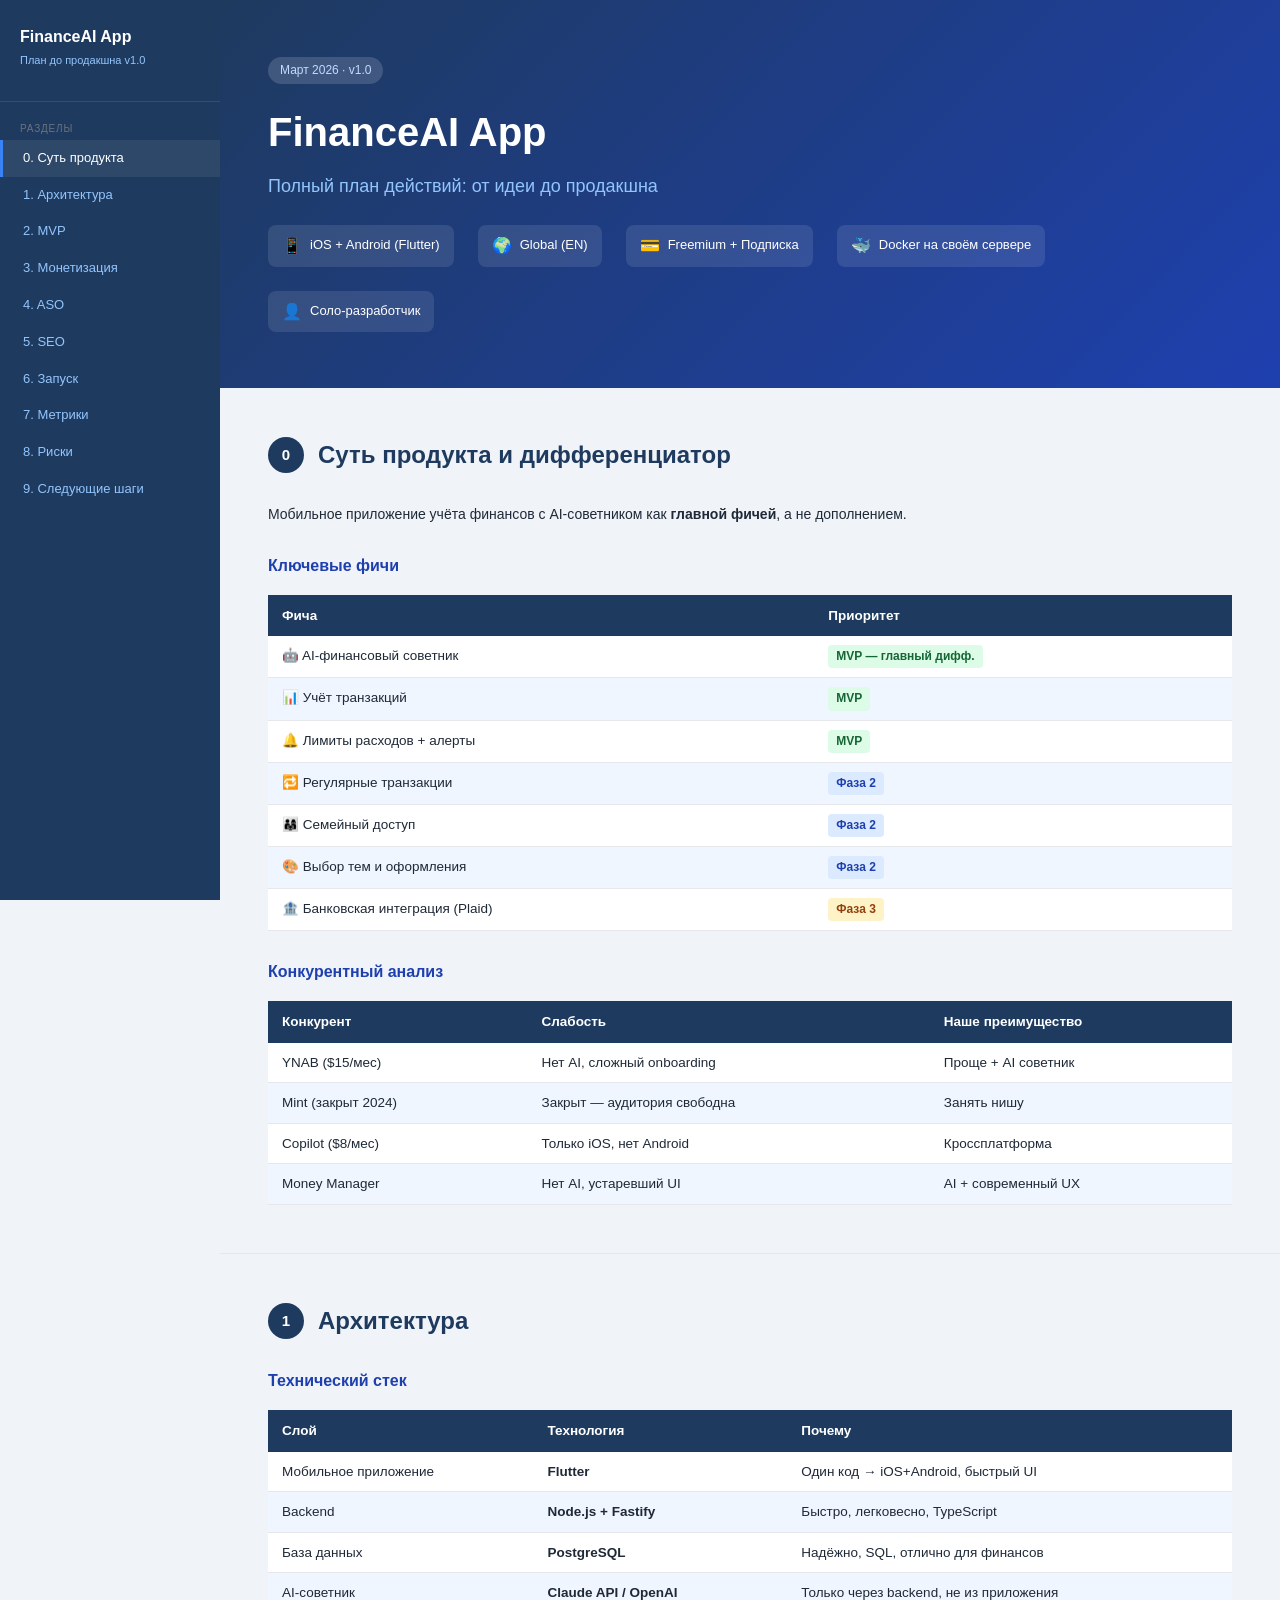
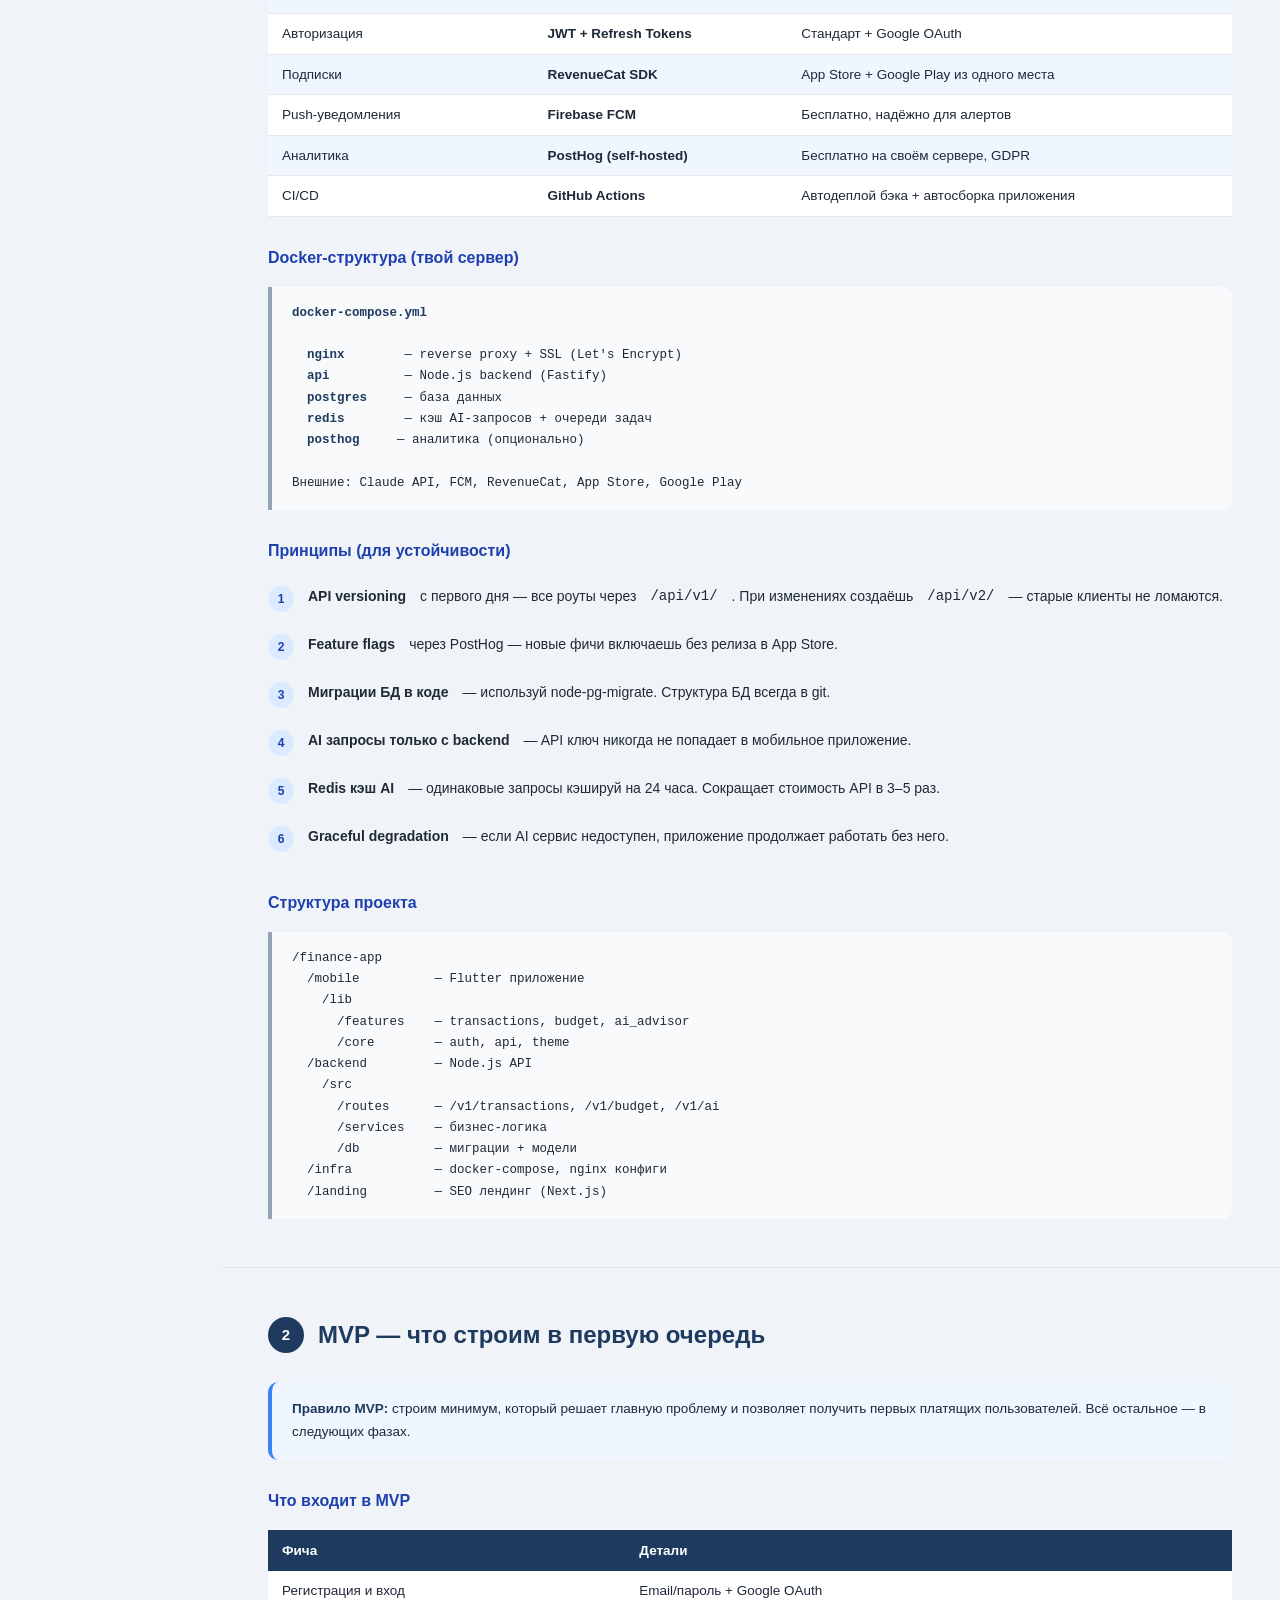
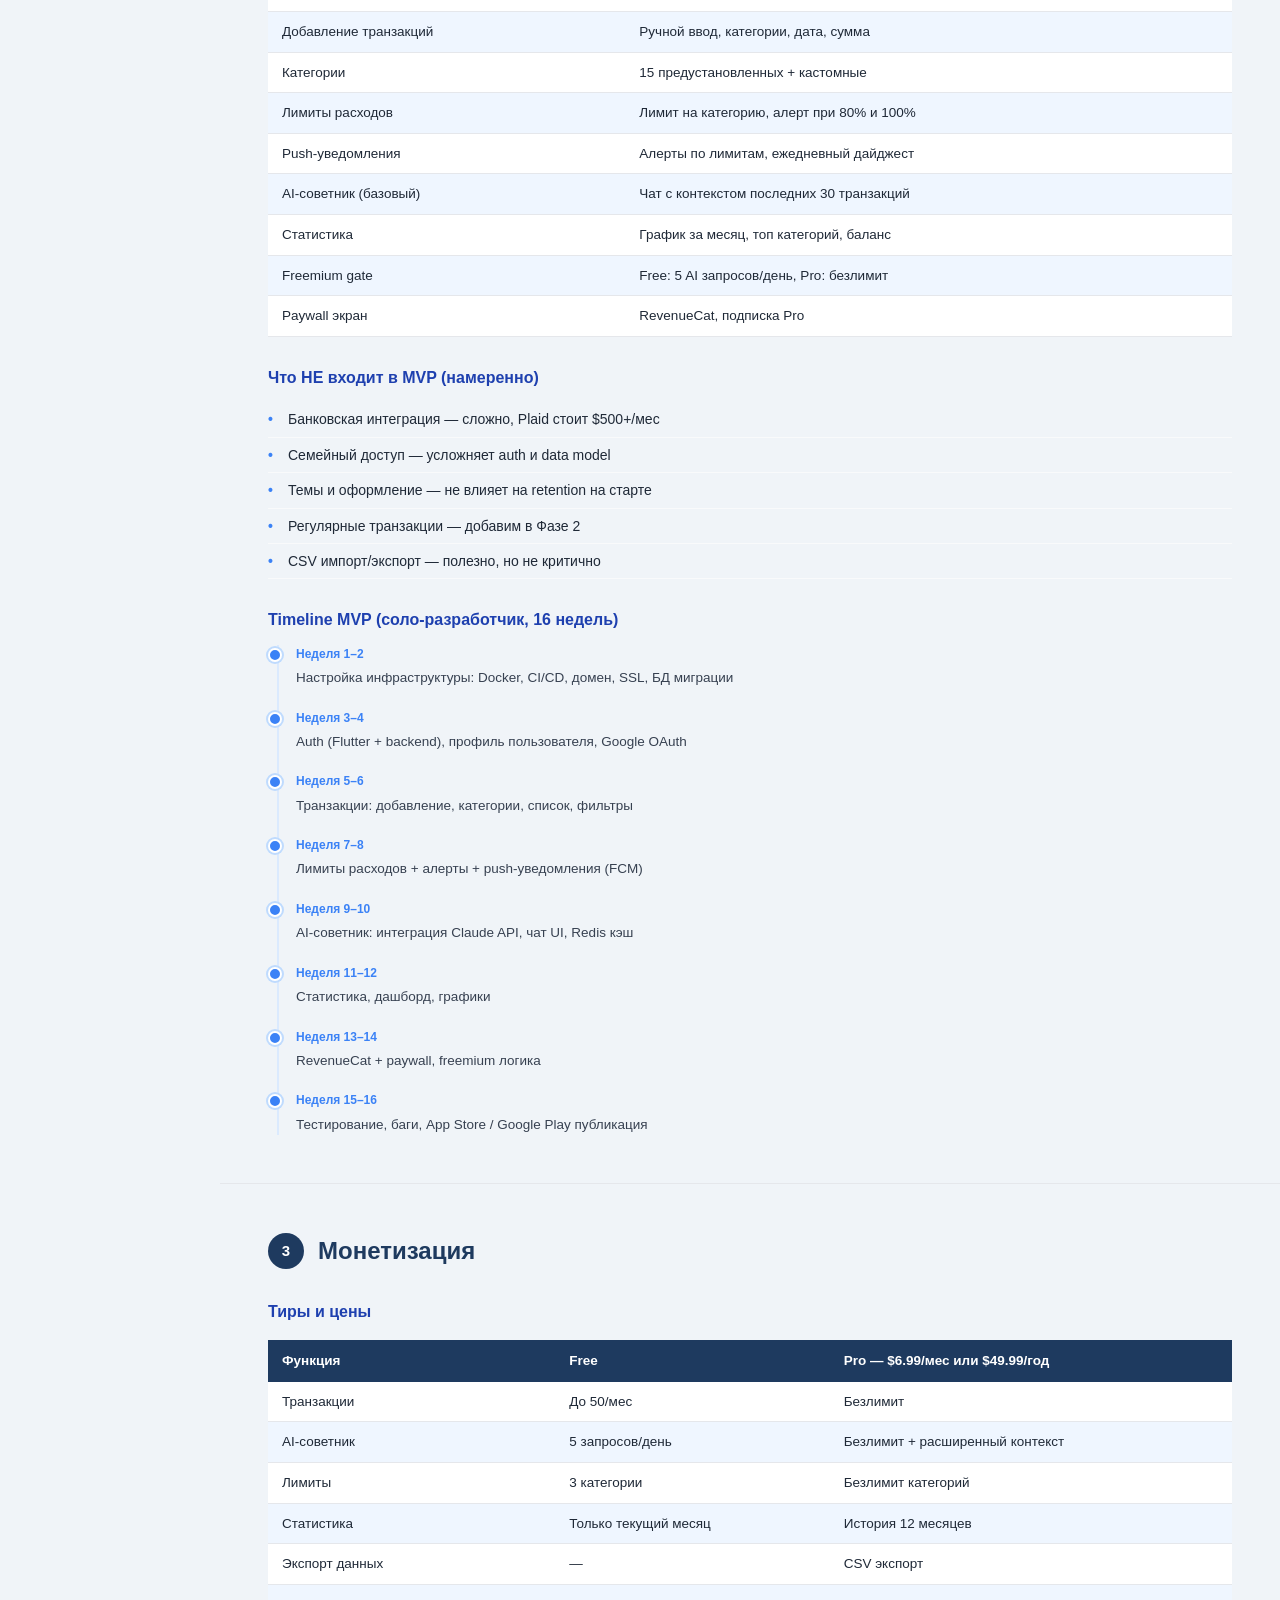
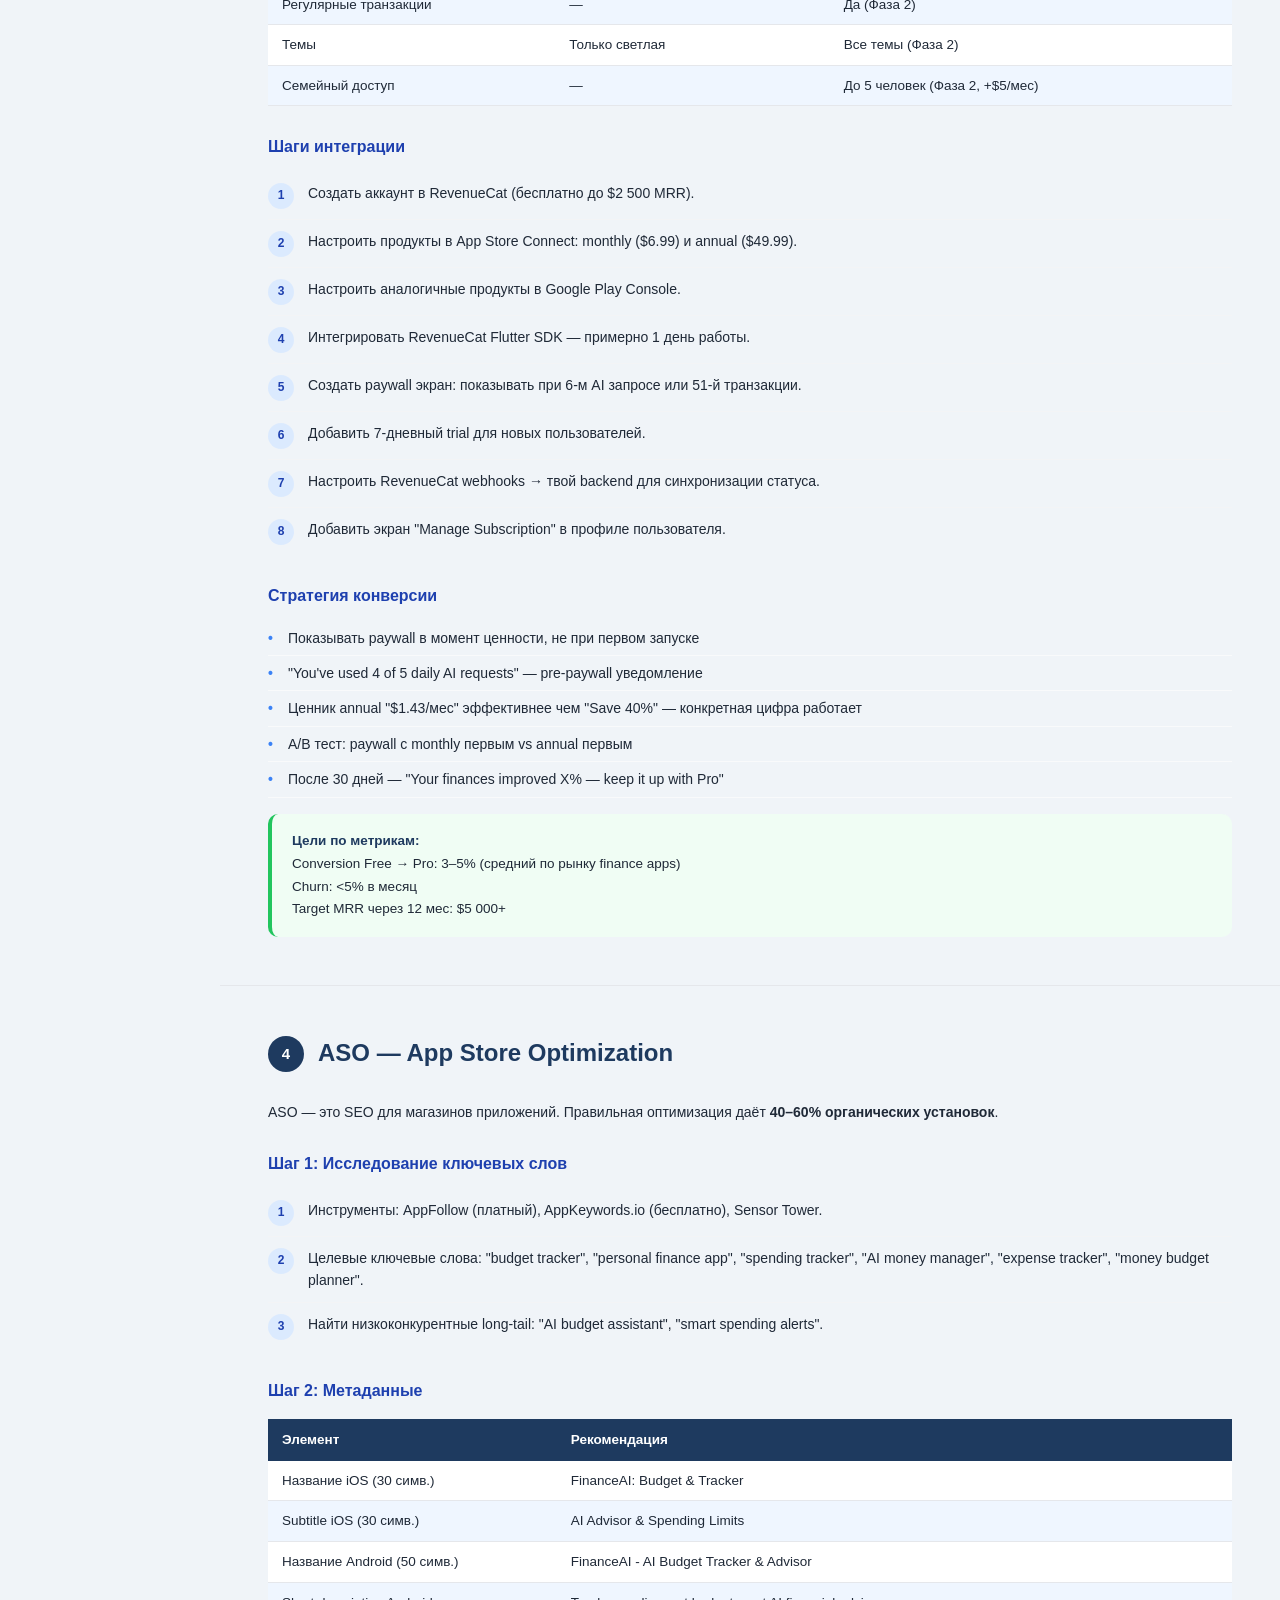
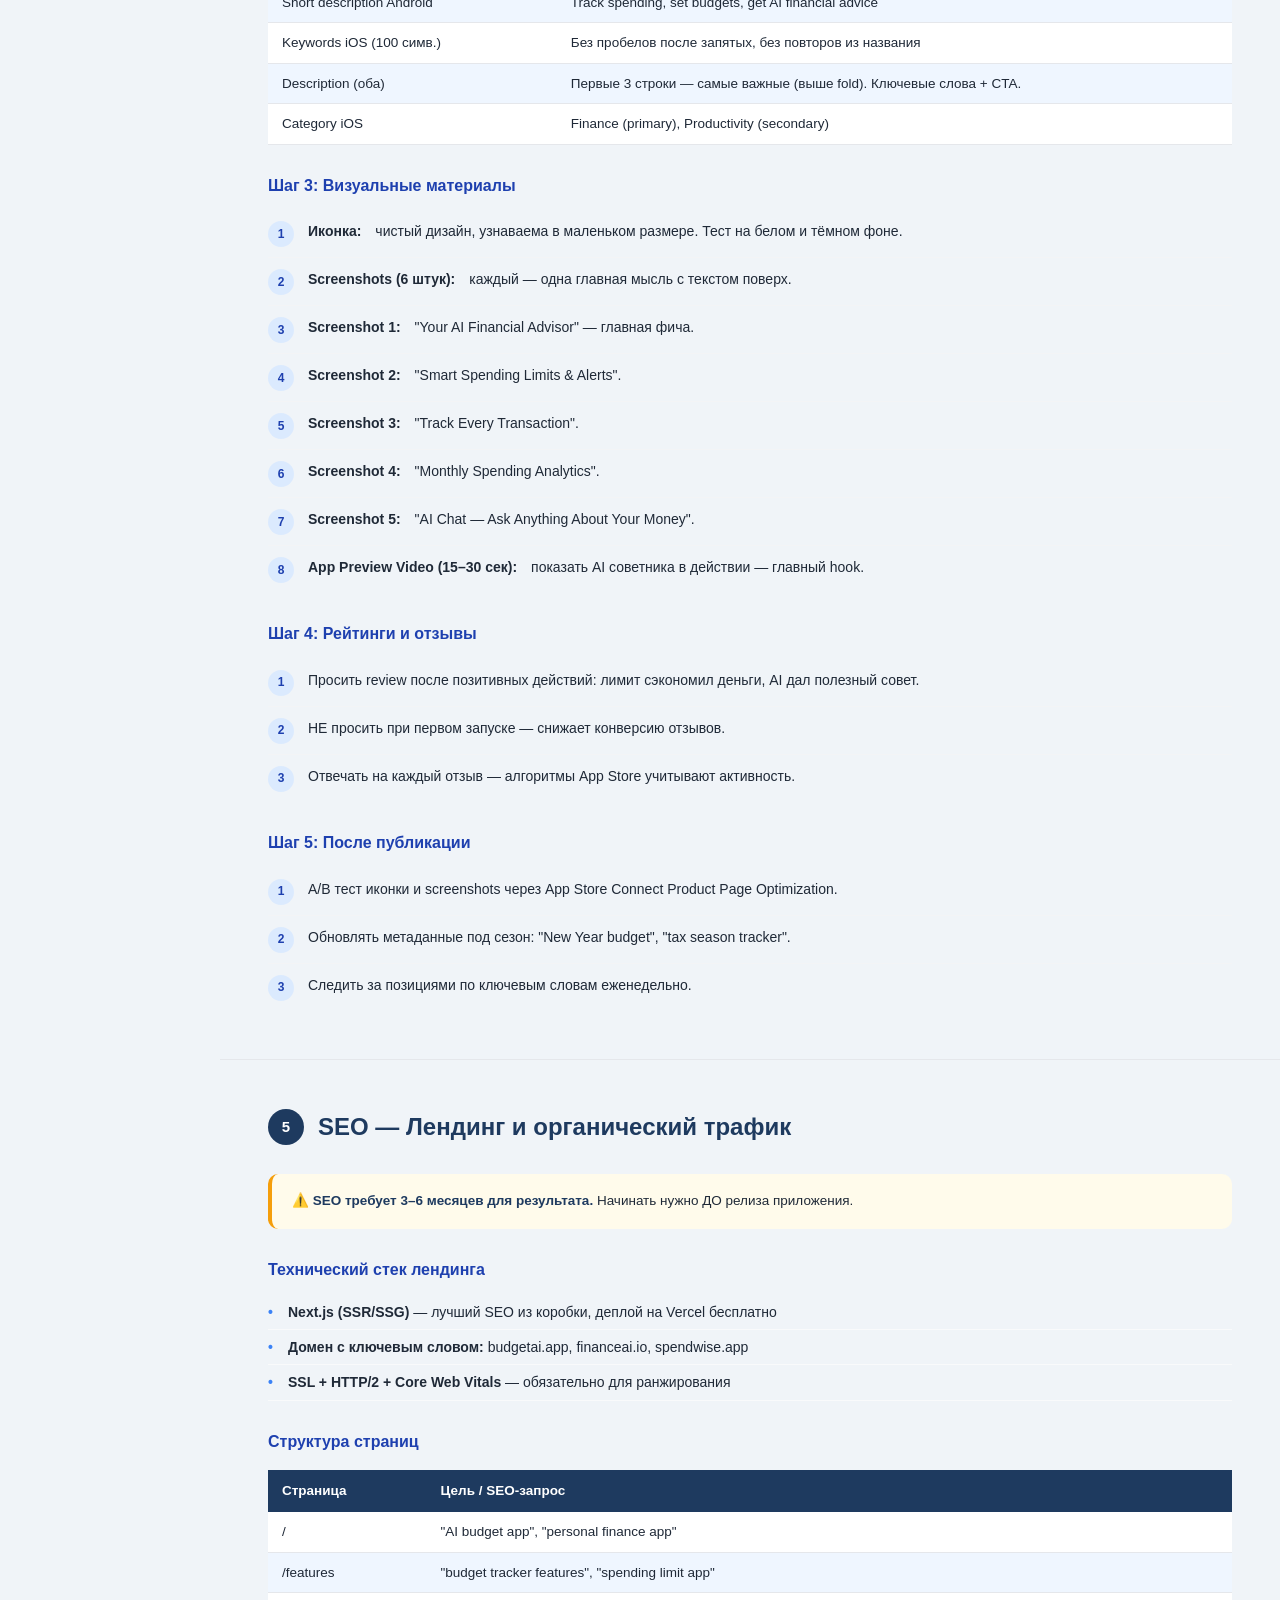
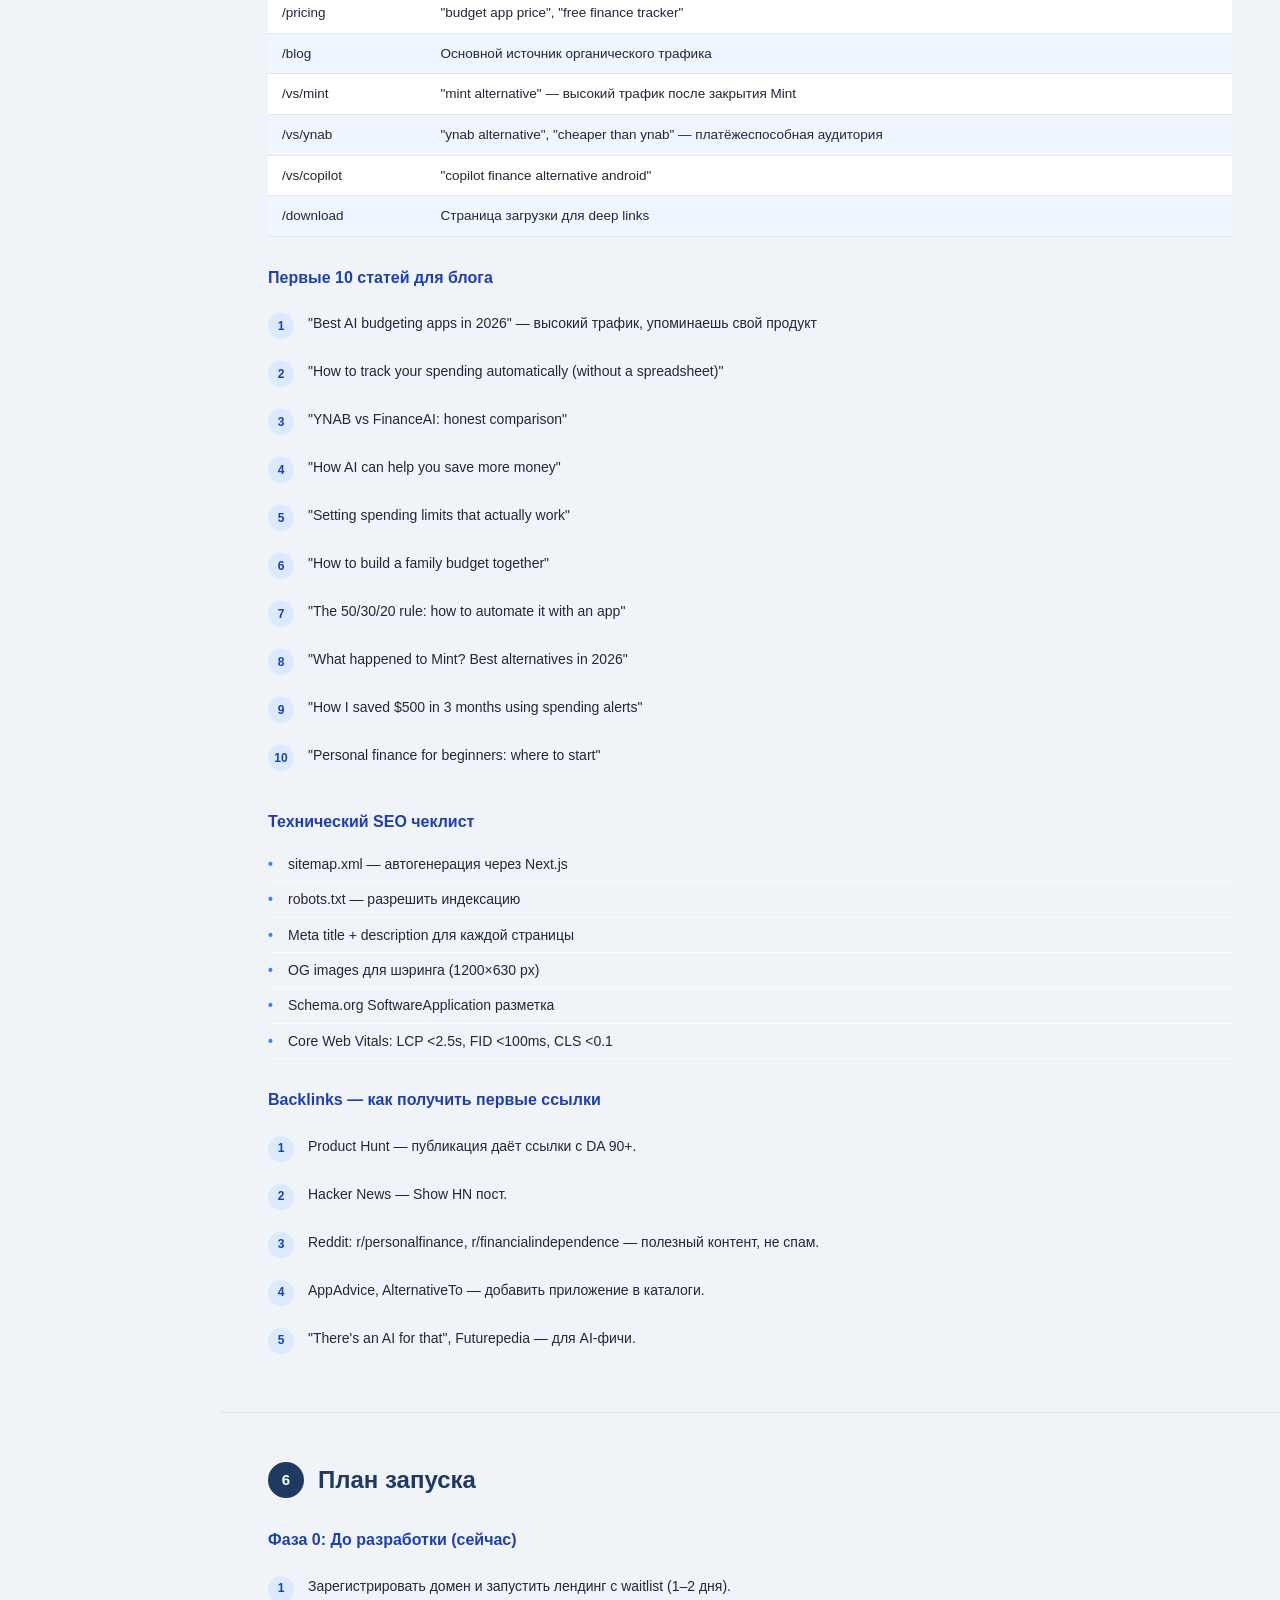
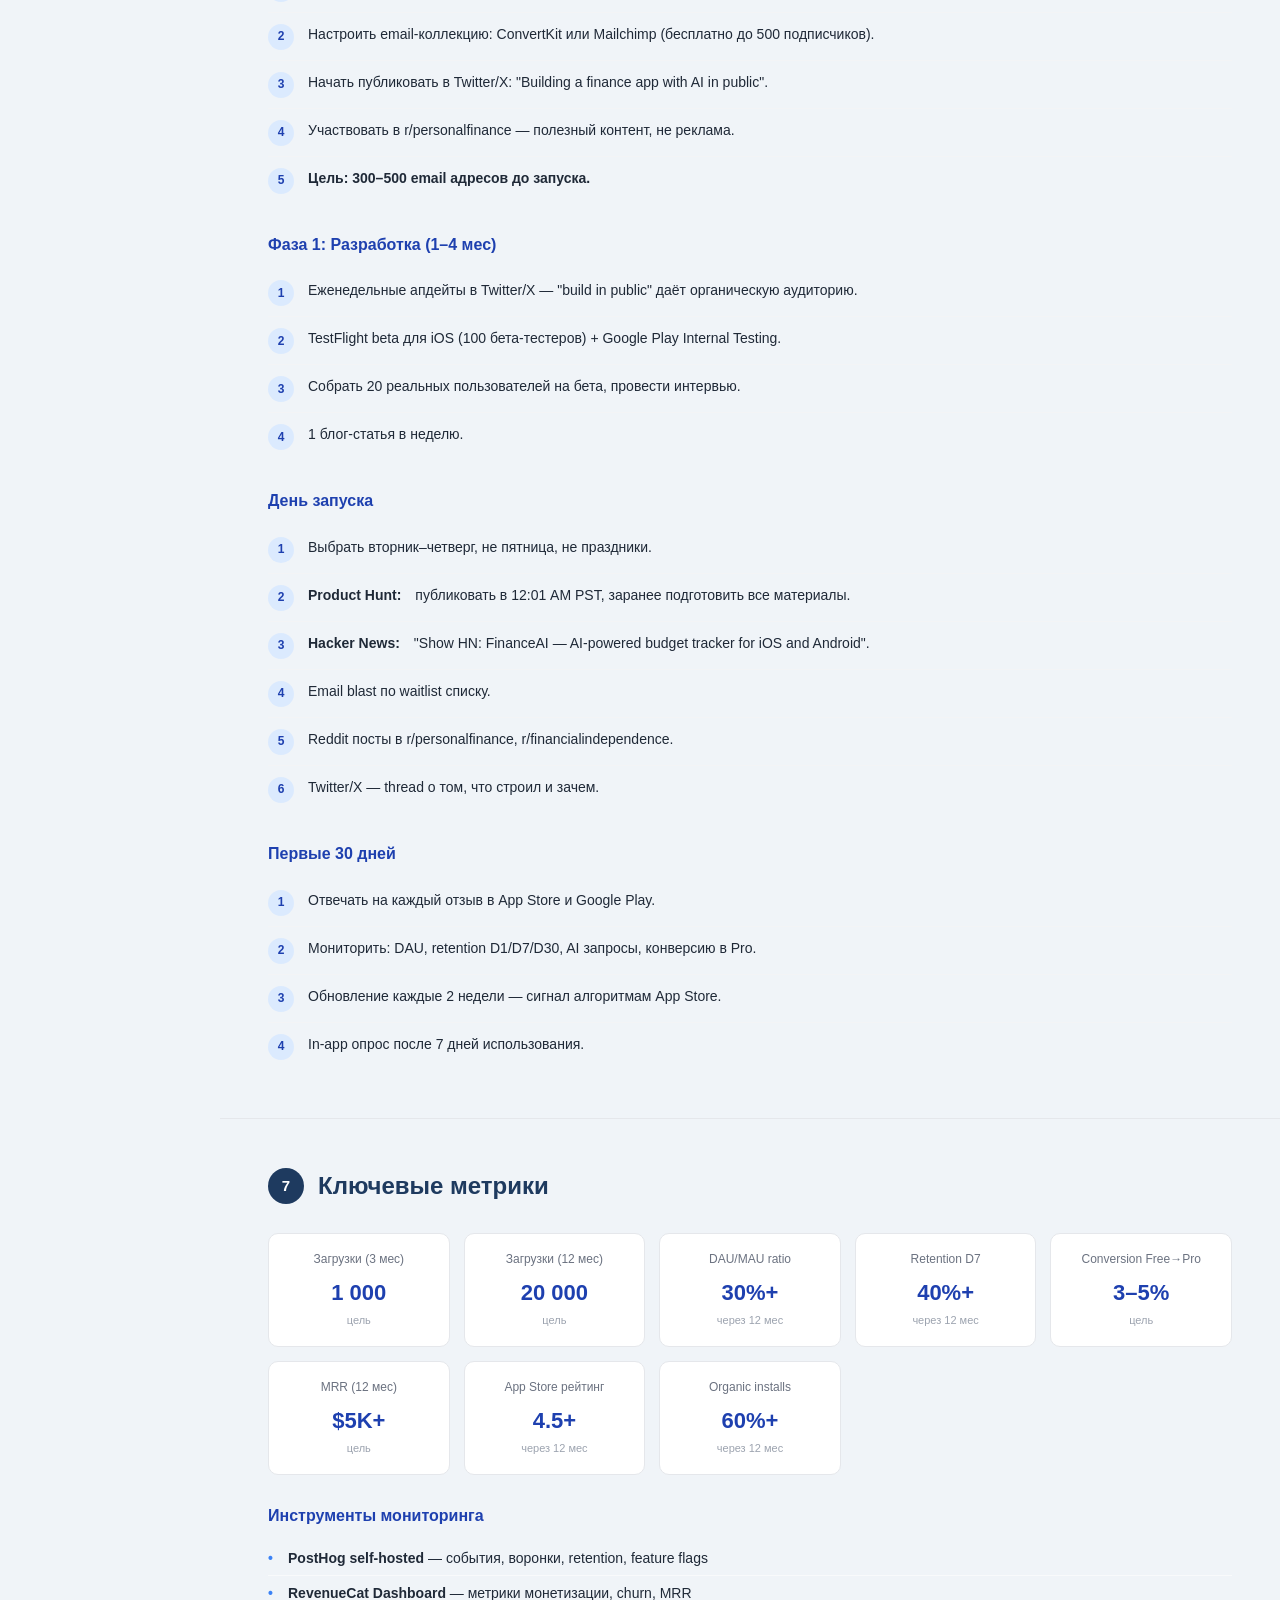
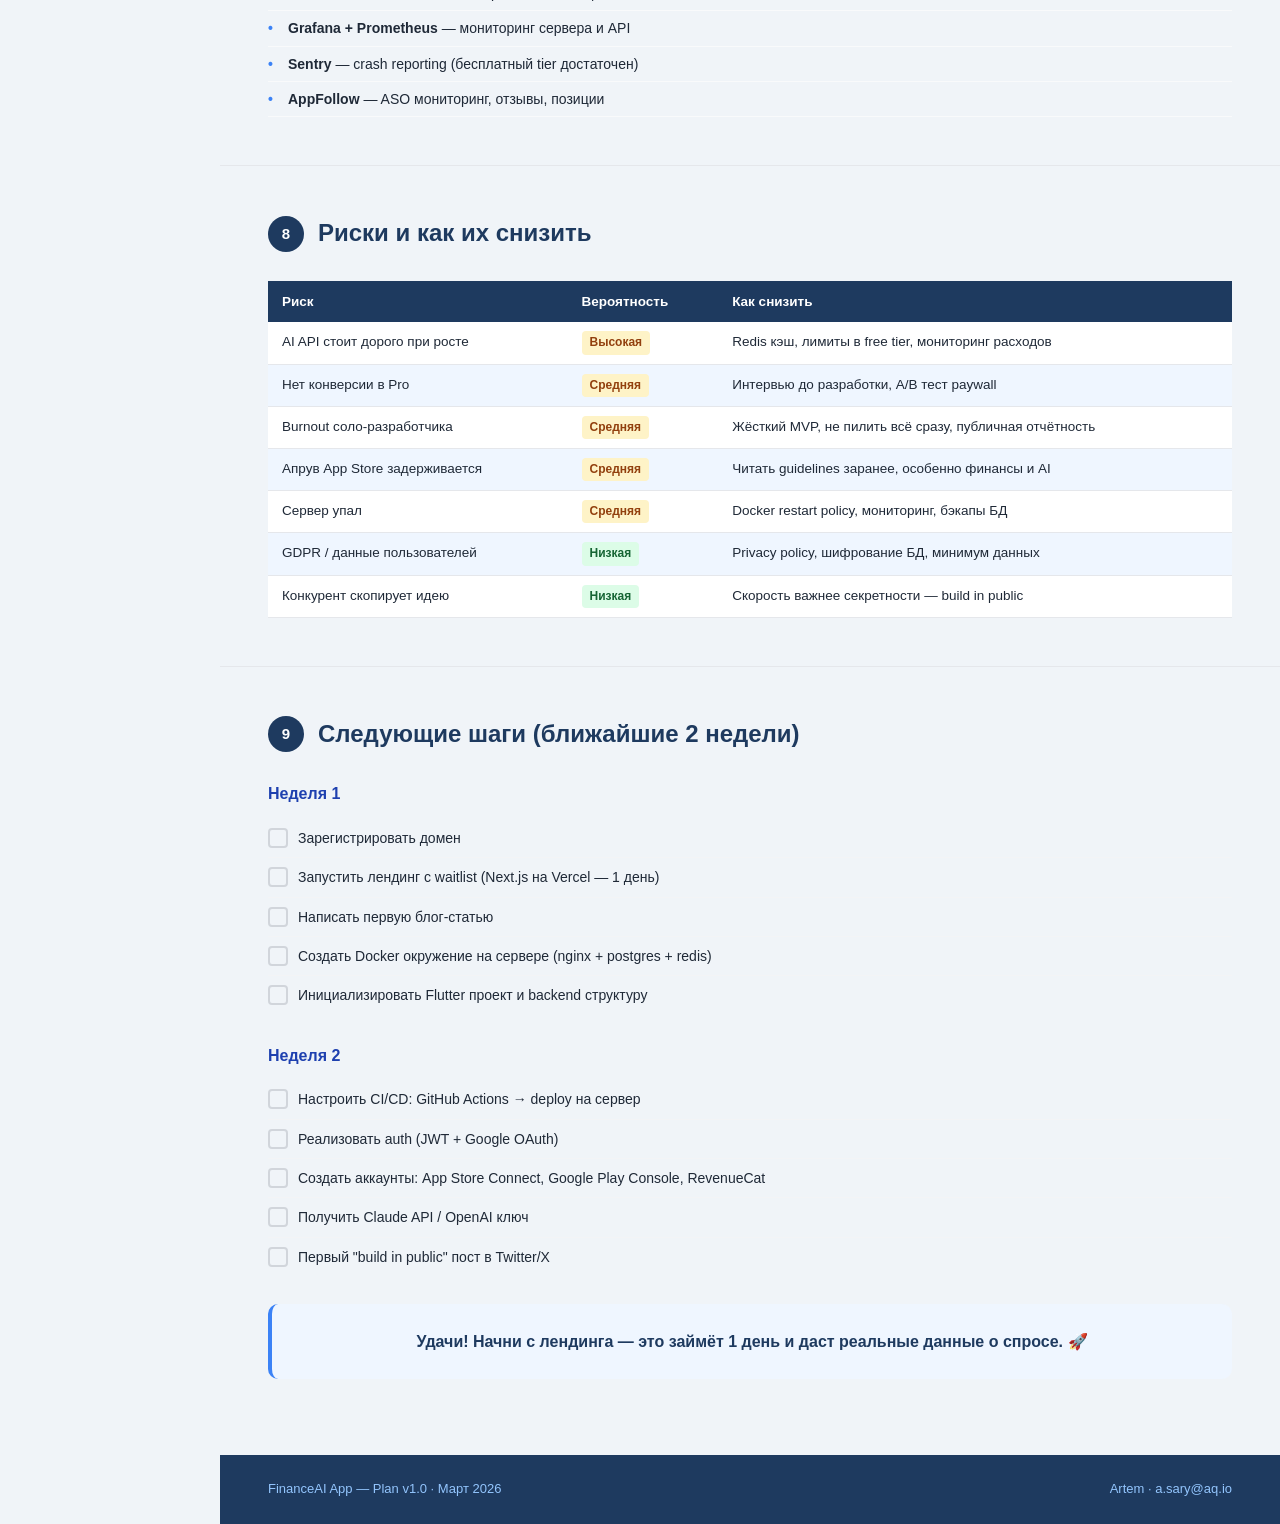
==== plan/FinanceAI_Plan.html @ 91814813 "Add structured development plan for FinanceAI App MVP" ====
<!DOCTYPE html>
<html lang="ru">
<head>
<meta charset="UTF-8">
<meta name="viewport" content="width=device-width, initial-scale=1.0">
<title>FinanceAI App — План до продакшна</title>
<style>
  * { box-sizing: border-box; margin: 0; padding: 0; }

  body {
    font-family: 'Segoe UI', Arial, sans-serif;
    background: #F0F4F8;
    color: #1F2937;
    line-height: 1.6;
  }

  /* ── Sidebar nav ── */
  .sidebar {
    position: fixed;
    top: 0; left: 0;
    width: 220px; height: 100vh;
    background: #1E3A5F;
    padding: 24px 0;
    overflow-y: auto;
    z-index: 100;
  }
  .sidebar-logo {
    padding: 0 20px 20px;
    border-bottom: 1px solid rgba(255,255,255,0.1);
    margin-bottom: 12px;
  }
  .sidebar-logo h2 { color: #fff; font-size: 16px; font-weight: 700; }
  .sidebar-logo p  { color: #93C5FD; font-size: 11px; margin-top: 2px; }
  .nav-item {
    display: block;
    padding: 8px 20px;
    color: #93C5FD;
    text-decoration: none;
    font-size: 13px;
    border-left: 3px solid transparent;
    transition: all 0.15s;
  }
  .nav-item:hover, .nav-item.active {
    color: #fff;
    background: rgba(255,255,255,0.07);
    border-left-color: #3B82F6;
  }
  .nav-section {
    padding: 12px 20px 4px;
    color: #6B7280;
    font-size: 10px;
    text-transform: uppercase;
    letter-spacing: 0.08em;
  }

  /* ── Main content ── */
  .main {
    margin-left: 220px;
    padding: 0 0 60px;
  }

  /* ── Hero ── */
  .hero {
    background: linear-gradient(135deg, #1E3A5F 0%, #1E40AF 100%);
    padding: 56px 48px;
    color: #fff;
  }
  .hero-tag {
    display: inline-block;
    background: rgba(255,255,255,0.15);
    color: #BFDBFE;
    font-size: 12px;
    padding: 4px 12px;
    border-radius: 20px;
    margin-bottom: 16px;
  }
  .hero h1 { font-size: 40px; font-weight: 800; margin-bottom: 8px; }
  .hero p  { font-size: 18px; color: #93C5FD; margin-bottom: 24px; }
  .hero-meta {
    display: flex; gap: 24px; flex-wrap: wrap;
  }
  .hero-badge {
    display: flex; align-items: center; gap: 8px;
    background: rgba(255,255,255,0.1);
    padding: 8px 14px; border-radius: 8px;
    font-size: 13px;
  }
  .hero-badge .icon { font-size: 16px; }

  /* ── Section ── */
  .section {
    padding: 48px 48px 0;
  }
  .section + .section { border-top: 1px solid #E5E7EB; margin-top: 48px; padding-top: 48px; }

  .section-header {
    display: flex; align-items: center; gap: 14px;
    margin-bottom: 28px;
  }
  .section-num {
    background: #1E3A5F;
    color: #fff;
    width: 36px; height: 36px;
    border-radius: 50%;
    display: flex; align-items: center; justify-content: center;
    font-size: 15px; font-weight: 700;
    flex-shrink: 0;
  }
  .section-header h2 { font-size: 24px; font-weight: 700; color: #1E3A5F; }

  h3 {
    font-size: 16px; font-weight: 700;
    color: #1E40AF;
    margin: 28px 0 12px;
  }

  p { margin-bottom: 12px; font-size: 14px; }
  .muted { color: #6B7280; font-style: italic; font-size: 13px; }

  /* ── Tables ── */
  .tbl-wrap { overflow-x: auto; margin: 16px 0; }
  table {
    width: 100%;
    border-collapse: collapse;
    font-size: 13.5px;
  }
  thead tr { background: #1E3A5F; }
  thead th {
    padding: 10px 14px;
    color: #fff;
    text-align: left;
    font-weight: 600;
  }
  tbody tr:nth-child(even) { background: #EFF6FF; }
  tbody tr:nth-child(odd)  { background: #fff; }
  tbody td {
    padding: 9px 14px;
    border-bottom: 1px solid #E5E7EB;
    vertical-align: top;
  }
  .tag {
    display: inline-block;
    padding: 2px 8px; border-radius: 4px;
    font-size: 12px; font-weight: 600;
  }
  .tag-green  { background: #DCFCE7; color: #166534; }
  .tag-blue   { background: #DBEAFE; color: #1E40AF; }
  .tag-amber  { background: #FEF3C7; color: #92400E; }
  .tag-gray   { background: #F3F4F6; color: #374151; }

  /* ── Steps / numbered list ── */
  .steps { counter-reset: step; list-style: none; padding: 0; }
  .steps li {
    counter-increment: step;
    display: flex; gap: 14px;
    padding: 10px 0;
    border-bottom: 1px solid #F3F4F6;
    font-size: 14px;
  }
  .steps li:last-child { border-bottom: none; }
  .steps li::before {
    content: counter(step);
    background: #DBEAFE;
    color: #1E40AF;
    min-width: 26px; height: 26px;
    border-radius: 50%;
    display: flex; align-items: center; justify-content: center;
    font-size: 12px; font-weight: 700;
    flex-shrink: 0;
    margin-top: 1px;
  }

  /* ── Bullets ── */
  .bullets { list-style: none; padding: 0; }
  .bullets li {
    padding: 6px 0 6px 20px;
    position: relative;
    font-size: 14px;
    border-bottom: 1px solid #F9FAFB;
  }
  .bullets li::before {
    content: '•';
    position: absolute; left: 0;
    color: #3B82F6; font-weight: 700;
  }

  /* ── Info box ── */
  .infobox {
    border-radius: 10px;
    padding: 16px 20px;
    margin: 16px 0;
    font-size: 13.5px;
    line-height: 1.7;
  }
  .infobox-blue   { background: #EFF6FF; border-left: 4px solid #3B82F6; }
  .infobox-green  { background: #F0FDF4; border-left: 4px solid #22C55E; }
  .infobox-amber  { background: #FFFBEB; border-left: 4px solid #F59E0B; }
  .infobox-gray   { background: #F8FAFC; border-left: 4px solid #94A3B8; border-radius: 0 10px 10px 0; font-family: 'Courier New', monospace; font-size: 12.5px; }
  .infobox strong { color: #1E3A5F; }

  /* ── Grid cards ── */
  .cards {
    display: grid;
    grid-template-columns: repeat(auto-fill, minmax(220px, 1fr));
    gap: 16px;
    margin: 16px 0;
  }
  .card {
    background: #fff;
    border: 1px solid #E5E7EB;
    border-radius: 10px;
    padding: 16px;
  }
  .card-icon { font-size: 24px; margin-bottom: 8px; }
  .card h4   { font-size: 14px; font-weight: 700; color: #1E3A5F; margin-bottom: 4px; }
  .card p    { font-size: 12.5px; color: #6B7280; margin: 0; }

  /* ── Timeline ── */
  .timeline { position: relative; padding-left: 28px; }
  .timeline::before {
    content: '';
    position: absolute; left: 9px; top: 0; bottom: 0;
    width: 2px; background: #DBEAFE;
  }
  .tl-item { position: relative; margin-bottom: 20px; }
  .tl-dot {
    position: absolute; left: -28px; top: 3px;
    width: 14px; height: 14px;
    border-radius: 50%;
    background: #3B82F6;
    border: 2px solid #fff;
    box-shadow: 0 0 0 2px #BFDBFE;
  }
  .tl-week {
    font-size: 12px; font-weight: 700;
    color: #3B82F6; margin-bottom: 3px;
  }
  .tl-text { font-size: 13.5px; color: #374151; }

  /* ── Metrics ── */
  .metrics {
    display: grid;
    grid-template-columns: repeat(auto-fill, minmax(180px, 1fr));
    gap: 14px; margin: 16px 0;
  }
  .metric-card {
    background: #fff;
    border: 1px solid #E5E7EB;
    border-radius: 10px;
    padding: 16px;
    text-align: center;
  }
  .metric-label { font-size: 12px; color: #6B7280; margin-bottom: 6px; }
  .metric-val   { font-size: 22px; font-weight: 800; color: #1E40AF; }
  .metric-sub   { font-size: 11px; color: #9CA3AF; margin-top: 2px; }

  /* ── Next steps ── */
  .checklist { list-style: none; padding: 0; }
  .checklist li {
    display: flex; align-items: flex-start; gap: 10px;
    padding: 8px 0;
    font-size: 14px;
    border-bottom: 1px solid #F3F4F6;
  }
  .checklist li:last-child { border-bottom: none; }
  .check-box {
    width: 20px; height: 20px;
    border: 2px solid #D1D5DB;
    border-radius: 4px;
    flex-shrink: 0; margin-top: 1px;
  }

  /* ── Footer ── */
  .footer {
    margin-left: 220px;
    padding: 24px 48px;
    background: #1E3A5F;
    color: #93C5FD;
    font-size: 13px;
    display: flex; justify-content: space-between;
  }

  @media print {
    .sidebar { display: none; }
    .main, .footer { margin-left: 0; }
    .section + .section { page-break-before: always; }
  }
</style>
</head>
<body>

<!-- ── SIDEBAR ──────────────────────────────────────── -->
<nav class="sidebar">
  <div class="sidebar-logo">
    <h2>FinanceAI App</h2>
    <p>План до продакшна v1.0</p>
  </div>
  <span class="nav-section">Разделы</span>
  <a class="nav-item" href="#s0">0. Суть продукта</a>
  <a class="nav-item" href="#s1">1. Архитектура</a>
  <a class="nav-item" href="#s2">2. MVP</a>
  <a class="nav-item" href="#s3">3. Монетизация</a>
  <a class="nav-item" href="#s4">4. ASO</a>
  <a class="nav-item" href="#s5">5. SEO</a>
  <a class="nav-item" href="#s6">6. Запуск</a>
  <a class="nav-item" href="#s7">7. Метрики</a>
  <a class="nav-item" href="#s8">8. Риски</a>
  <a class="nav-item" href="#s9">9. Следующие шаги</a>
</nav>

<!-- ── MAIN ─────────────────────────────────────────── -->
<main class="main">

  <!-- HERO -->
  <div class="hero">
    <div class="hero-tag">Март 2026 · v1.0</div>
    <h1>FinanceAI App</h1>
    <p>Полный план действий: от идеи до продакшна</p>
    <div class="hero-meta">
      <div class="hero-badge"><span class="icon">📱</span> iOS + Android (Flutter)</div>
      <div class="hero-badge"><span class="icon">🌍</span> Global (EN)</div>
      <div class="hero-badge"><span class="icon">💳</span> Freemium + Подписка</div>
      <div class="hero-badge"><span class="icon">🐳</span> Docker на своём сервере</div>
      <div class="hero-badge"><span class="icon">👤</span> Соло-разработчик</div>
    </div>
  </div>

  <!-- ── 0. СУТЬ ──────────────────────────────────── -->
  <div class="section" id="s0">
    <div class="section-header">
      <div class="section-num">0</div>
      <h2>Суть продукта и дифференциатор</h2>
    </div>

    <p>Мобильное приложение учёта финансов с AI-советником как <strong>главной фичей</strong>, а не дополнением.</p>

    <h3>Ключевые фичи</h3>
    <div class="tbl-wrap"><table>
      <thead><tr><th>Фича</th><th>Приоритет</th></tr></thead>
      <tbody>
        <tr><td>🤖 AI-финансовый советник</td><td><span class="tag tag-green">MVP — главный дифф.</span></td></tr>
        <tr><td>📊 Учёт транзакций</td><td><span class="tag tag-green">MVP</span></td></tr>
        <tr><td>🔔 Лимиты расходов + алерты</td><td><span class="tag tag-green">MVP</span></td></tr>
        <tr><td>🔁 Регулярные транзакции</td><td><span class="tag tag-blue">Фаза 2</span></td></tr>
        <tr><td>👨‍👩‍👧 Семейный доступ</td><td><span class="tag tag-blue">Фаза 2</span></td></tr>
        <tr><td>🎨 Выбор тем и оформления</td><td><span class="tag tag-blue">Фаза 2</span></td></tr>
        <tr><td>🏦 Банковская интеграция (Plaid)</td><td><span class="tag tag-amber">Фаза 3</span></td></tr>
      </tbody>
    </table></div>

    <h3>Конкурентный анализ</h3>
    <div class="tbl-wrap"><table>
      <thead><tr><th>Конкурент</th><th>Слабость</th><th>Наше преимущество</th></tr></thead>
      <tbody>
        <tr><td>YNAB ($15/мес)</td><td>Нет AI, сложный onboarding</td><td>Проще + AI советник</td></tr>
        <tr><td>Mint (закрыт 2024)</td><td>Закрыт — аудитория свободна</td><td>Занять нишу</td></tr>
        <tr><td>Copilot ($8/мес)</td><td>Только iOS, нет Android</td><td>Кроссплатформа</td></tr>
        <tr><td>Money Manager</td><td>Нет AI, устаревший UI</td><td>AI + современный UX</td></tr>
      </tbody>
    </table></div>
  </div>

  <!-- ── 1. АРХИТЕКТУРА ───────────────────────────── -->
  <div class="section" id="s1">
    <div class="section-header">
      <div class="section-num">1</div>
      <h2>Архитектура</h2>
    </div>

    <h3>Технический стек</h3>
    <div class="tbl-wrap"><table>
      <thead><tr><th>Слой</th><th>Технология</th><th>Почему</th></tr></thead>
      <tbody>
        <tr><td>Мобильное приложение</td><td><strong>Flutter</strong></td><td>Один код → iOS+Android, быстрый UI</td></tr>
        <tr><td>Backend</td><td><strong>Node.js + Fastify</strong></td><td>Быстро, легковесно, TypeScript</td></tr>
        <tr><td>База данных</td><td><strong>PostgreSQL</strong></td><td>Надёжно, SQL, отлично для финансов</td></tr>
        <tr><td>AI-советник</td><td><strong>Claude API / OpenAI</strong></td><td>Только через backend, не из приложения</td></tr>
        <tr><td>Авторизация</td><td><strong>JWT + Refresh Tokens</strong></td><td>Стандарт + Google OAuth</td></tr>
        <tr><td>Подписки</td><td><strong>RevenueCat SDK</strong></td><td>App Store + Google Play из одного места</td></tr>
        <tr><td>Push-уведомления</td><td><strong>Firebase FCM</strong></td><td>Бесплатно, надёжно для алертов</td></tr>
        <tr><td>Аналитика</td><td><strong>PostHog (self-hosted)</strong></td><td>Бесплатно на своём сервере, GDPR</td></tr>
        <tr><td>CI/CD</td><td><strong>GitHub Actions</strong></td><td>Автодеплой бэка + автосборка приложения</td></tr>
      </tbody>
    </table></div>

    <h3>Docker-структура (твой сервер)</h3>
    <div class="infobox infobox-gray">
      <strong>docker-compose.yml</strong><br><br>
      &nbsp;&nbsp;<strong>nginx</strong>&nbsp;&nbsp;&nbsp;&nbsp;&nbsp;&nbsp;&nbsp; — reverse proxy + SSL (Let's Encrypt)<br>
      &nbsp;&nbsp;<strong>api</strong>&nbsp;&nbsp;&nbsp;&nbsp;&nbsp;&nbsp;&nbsp;&nbsp;&nbsp; — Node.js backend (Fastify)<br>
      &nbsp;&nbsp;<strong>postgres</strong>&nbsp;&nbsp;&nbsp;&nbsp; — база данных<br>
      &nbsp;&nbsp;<strong>redis</strong>&nbsp;&nbsp;&nbsp;&nbsp;&nbsp;&nbsp;&nbsp; — кэш AI-запросов + очереди задач<br>
      &nbsp;&nbsp;<strong>posthog</strong>&nbsp;&nbsp;&nbsp;&nbsp; — аналитика (опционально)<br><br>
      Внешние: Claude API, FCM, RevenueCat, App Store, Google Play
    </div>

    <h3>Принципы (для устойчивости)</h3>
    <ol class="steps">
      <li><strong>API versioning</strong> с первого дня — все роуты через <code>/api/v1/</code>. При изменениях создаёшь <code>/api/v2/</code> — старые клиенты не ломаются.</li>
      <li><strong>Feature flags</strong> через PostHog — новые фичи включаешь без релиза в App Store.</li>
      <li><strong>Миграции БД в коде</strong> — используй node-pg-migrate. Структура БД всегда в git.</li>
      <li><strong>AI запросы только с backend</strong> — API ключ никогда не попадает в мобильное приложение.</li>
      <li><strong>Redis кэш AI</strong> — одинаковые запросы кэшируй на 24 часа. Сокращает стоимость API в 3–5 раз.</li>
      <li><strong>Graceful degradation</strong> — если AI сервис недоступен, приложение продолжает работать без него.</li>
    </ol>

    <h3>Структура проекта</h3>
    <div class="infobox infobox-gray">
      /finance-app<br>
      &nbsp;&nbsp;/mobile&nbsp;&nbsp;&nbsp;&nbsp;&nbsp;&nbsp;&nbsp;&nbsp;&nbsp;&nbsp;— Flutter приложение<br>
      &nbsp;&nbsp;&nbsp;&nbsp;/lib<br>
      &nbsp;&nbsp;&nbsp;&nbsp;&nbsp;&nbsp;/features&nbsp;&nbsp;&nbsp;&nbsp;— transactions, budget, ai_advisor<br>
      &nbsp;&nbsp;&nbsp;&nbsp;&nbsp;&nbsp;/core&nbsp;&nbsp;&nbsp;&nbsp;&nbsp;&nbsp;&nbsp;&nbsp;— auth, api, theme<br>
      &nbsp;&nbsp;/backend&nbsp;&nbsp;&nbsp;&nbsp;&nbsp;&nbsp;&nbsp;&nbsp;&nbsp;— Node.js API<br>
      &nbsp;&nbsp;&nbsp;&nbsp;/src<br>
      &nbsp;&nbsp;&nbsp;&nbsp;&nbsp;&nbsp;/routes&nbsp;&nbsp;&nbsp;&nbsp;&nbsp;&nbsp;— /v1/transactions, /v1/budget, /v1/ai<br>
      &nbsp;&nbsp;&nbsp;&nbsp;&nbsp;&nbsp;/services&nbsp;&nbsp;&nbsp;&nbsp;— бизнес-логика<br>
      &nbsp;&nbsp;&nbsp;&nbsp;&nbsp;&nbsp;/db&nbsp;&nbsp;&nbsp;&nbsp;&nbsp;&nbsp;&nbsp;&nbsp;&nbsp;&nbsp;— миграции + модели<br>
      &nbsp;&nbsp;/infra&nbsp;&nbsp;&nbsp;&nbsp;&nbsp;&nbsp;&nbsp;&nbsp;&nbsp;&nbsp;&nbsp;— docker-compose, nginx конфиги<br>
      &nbsp;&nbsp;/landing&nbsp;&nbsp;&nbsp;&nbsp;&nbsp;&nbsp;&nbsp;&nbsp;&nbsp;— SEO лендинг (Next.js)
    </div>
  </div>

  <!-- ── 2. MVP ─────────────────────────────────────── -->
  <div class="section" id="s2">
    <div class="section-header">
      <div class="section-num">2</div>
      <h2>MVP — что строим в первую очередь</h2>
    </div>

    <div class="infobox infobox-blue">
      <strong>Правило MVP:</strong> строим минимум, который решает главную проблему и позволяет получить первых платящих пользователей. Всё остальное — в следующих фазах.
    </div>

    <h3>Что входит в MVP</h3>
    <div class="tbl-wrap"><table>
      <thead><tr><th>Фича</th><th>Детали</th></tr></thead>
      <tbody>
        <tr><td>Регистрация и вход</td><td>Email/пароль + Google OAuth</td></tr>
        <tr><td>Добавление транзакций</td><td>Ручной ввод, категории, дата, сумма</td></tr>
        <tr><td>Категории</td><td>15 предустановленных + кастомные</td></tr>
        <tr><td>Лимиты расходов</td><td>Лимит на категорию, алерт при 80% и 100%</td></tr>
        <tr><td>Push-уведомления</td><td>Алерты по лимитам, ежедневный дайджест</td></tr>
        <tr><td>AI-советник (базовый)</td><td>Чат с контекстом последних 30 транзакций</td></tr>
        <tr><td>Статистика</td><td>График за месяц, топ категорий, баланс</td></tr>
        <tr><td>Freemium gate</td><td>Free: 5 AI запросов/день, Pro: безлимит</td></tr>
        <tr><td>Paywall экран</td><td>RevenueCat, подписка Pro</td></tr>
      </tbody>
    </table></div>

    <h3>Что НЕ входит в MVP (намеренно)</h3>
    <ul class="bullets">
      <li>Банковская интеграция — сложно, Plaid стоит $500+/мес</li>
      <li>Семейный доступ — усложняет auth и data model</li>
      <li>Темы и оформление — не влияет на retention на старте</li>
      <li>Регулярные транзакции — добавим в Фазе 2</li>
      <li>CSV импорт/экспорт — полезно, но не критично</li>
    </ul>

    <h3>Timeline MVP (соло-разработчик, 16 недель)</h3>
    <div class="timeline">
      <div class="tl-item"><div class="tl-dot"></div><div class="tl-week">Неделя 1–2</div><div class="tl-text">Настройка инфраструктуры: Docker, CI/CD, домен, SSL, БД миграции</div></div>
      <div class="tl-item"><div class="tl-dot"></div><div class="tl-week">Неделя 3–4</div><div class="tl-text">Auth (Flutter + backend), профиль пользователя, Google OAuth</div></div>
      <div class="tl-item"><div class="tl-dot"></div><div class="tl-week">Неделя 5–6</div><div class="tl-text">Транзакции: добавление, категории, список, фильтры</div></div>
      <div class="tl-item"><div class="tl-dot"></div><div class="tl-week">Неделя 7–8</div><div class="tl-text">Лимиты расходов + алерты + push-уведомления (FCM)</div></div>
      <div class="tl-item"><div class="tl-dot"></div><div class="tl-week">Неделя 9–10</div><div class="tl-text">AI-советник: интеграция Claude API, чат UI, Redis кэш</div></div>
      <div class="tl-item"><div class="tl-dot"></div><div class="tl-week">Неделя 11–12</div><div class="tl-text">Статистика, дашборд, графики</div></div>
      <div class="tl-item"><div class="tl-dot"></div><div class="tl-week">Неделя 13–14</div><div class="tl-text">RevenueCat + paywall, freemium логика</div></div>
      <div class="tl-item"><div class="tl-dot"></div><div class="tl-week">Неделя 15–16</div><div class="tl-text">Тестирование, баги, App Store / Google Play публикация</div></div>
    </div>
  </div>

  <!-- ── 3. МОНЕТИЗАЦИЯ ───────────────────────────── -->
  <div class="section" id="s3">
    <div class="section-header">
      <div class="section-num">3</div>
      <h2>Монетизация</h2>
    </div>

    <h3>Тиры и цены</h3>
    <div class="tbl-wrap"><table>
      <thead><tr><th>Функция</th><th>Free</th><th>Pro — $6.99/мес или $49.99/год</th></tr></thead>
      <tbody>
        <tr><td>Транзакции</td><td>До 50/мес</td><td>Безлимит</td></tr>
        <tr><td>AI-советник</td><td>5 запросов/день</td><td>Безлимит + расширенный контекст</td></tr>
        <tr><td>Лимиты</td><td>3 категории</td><td>Безлимит категорий</td></tr>
        <tr><td>Статистика</td><td>Только текущий месяц</td><td>История 12 месяцев</td></tr>
        <tr><td>Экспорт данных</td><td>—</td><td>CSV экспорт</td></tr>
        <tr><td>Регулярные транзакции</td><td>—</td><td>Да (Фаза 2)</td></tr>
        <tr><td>Темы</td><td>Только светлая</td><td>Все темы (Фаза 2)</td></tr>
        <tr><td>Семейный доступ</td><td>—</td><td>До 5 человек (Фаза 2, +$5/мес)</td></tr>
      </tbody>
    </table></div>

    <h3>Шаги интеграции</h3>
    <ol class="steps">
      <li>Создать аккаунт в RevenueCat (бесплатно до $2 500 MRR).</li>
      <li>Настроить продукты в App Store Connect: monthly ($6.99) и annual ($49.99).</li>
      <li>Настроить аналогичные продукты в Google Play Console.</li>
      <li>Интегрировать RevenueCat Flutter SDK — примерно 1 день работы.</li>
      <li>Создать paywall экран: показывать при 6-м AI запросе или 51-й транзакции.</li>
      <li>Добавить 7-дневный trial для новых пользователей.</li>
      <li>Настроить RevenueCat webhooks → твой backend для синхронизации статуса.</li>
      <li>Добавить экран "Manage Subscription" в профиле пользователя.</li>
    </ol>

    <h3>Стратегия конверсии</h3>
    <ul class="bullets">
      <li>Показывать paywall в момент ценности, не при первом запуске</li>
      <li>"You've used 4 of 5 daily AI requests" — pre-paywall уведомление</li>
      <li>Ценник annual "$1.43/мес" эффективнее чем "Save 40%" — конкретная цифра работает</li>
      <li>A/B тест: paywall с monthly первым vs annual первым</li>
      <li>После 30 дней — "Your finances improved X% — keep it up with Pro"</li>
    </ul>

    <div class="infobox infobox-green">
      <strong>Цели по метрикам:</strong><br>
      Conversion Free → Pro: 3–5% (средний по рынку finance apps)<br>
      Churn: &lt;5% в месяц<br>
      Target MRR через 12 мес: $5 000+
    </div>
  </div>

  <!-- ── 4. ASO ─────────────────────────────────────── -->
  <div class="section" id="s4">
    <div class="section-header">
      <div class="section-num">4</div>
      <h2>ASO — App Store Optimization</h2>
    </div>

    <p>ASO — это SEO для магазинов приложений. Правильная оптимизация даёт <strong>40–60% органических установок</strong>.</p>

    <h3>Шаг 1: Исследование ключевых слов</h3>
    <ol class="steps">
      <li>Инструменты: AppFollow (платный), AppKeywords.io (бесплатно), Sensor Tower.</li>
      <li>Целевые ключевые слова: "budget tracker", "personal finance app", "spending tracker", "AI money manager", "expense tracker", "money budget planner".</li>
      <li>Найти низкоконкурентные long-tail: "AI budget assistant", "smart spending alerts".</li>
    </ol>

    <h3>Шаг 2: Метаданные</h3>
    <div class="tbl-wrap"><table>
      <thead><tr><th>Элемент</th><th>Рекомендация</th></tr></thead>
      <tbody>
        <tr><td>Название iOS (30 симв.)</td><td>FinanceAI: Budget & Tracker</td></tr>
        <tr><td>Subtitle iOS (30 симв.)</td><td>AI Advisor & Spending Limits</td></tr>
        <tr><td>Название Android (50 симв.)</td><td>FinanceAI - AI Budget Tracker & Advisor</td></tr>
        <tr><td>Short description Android</td><td>Track spending, set budgets, get AI financial advice</td></tr>
        <tr><td>Keywords iOS (100 симв.)</td><td>Без пробелов после запятых, без повторов из названия</td></tr>
        <tr><td>Description (оба)</td><td>Первые 3 строки — самые важные (выше fold). Ключевые слова + CTA.</td></tr>
        <tr><td>Category iOS</td><td>Finance (primary), Productivity (secondary)</td></tr>
      </tbody>
    </table></div>

    <h3>Шаг 3: Визуальные материалы</h3>
    <ol class="steps">
      <li><strong>Иконка:</strong> чистый дизайн, узнаваема в маленьком размере. Тест на белом и тёмном фоне.</li>
      <li><strong>Screenshots (6 штук):</strong> каждый — одна главная мысль с текстом поверх.</li>
      <li><strong>Screenshot 1:</strong> "Your AI Financial Advisor" — главная фича.</li>
      <li><strong>Screenshot 2:</strong> "Smart Spending Limits & Alerts".</li>
      <li><strong>Screenshot 3:</strong> "Track Every Transaction".</li>
      <li><strong>Screenshot 4:</strong> "Monthly Spending Analytics".</li>
      <li><strong>Screenshot 5:</strong> "AI Chat — Ask Anything About Your Money".</li>
      <li><strong>App Preview Video (15–30 сек):</strong> показать AI советника в действии — главный hook.</li>
    </ol>

    <h3>Шаг 4: Рейтинги и отзывы</h3>
    <ol class="steps">
      <li>Просить review после позитивных действий: лимит сэкономил деньги, AI дал полезный совет.</li>
      <li>НЕ просить при первом запуске — снижает конверсию отзывов.</li>
      <li>Отвечать на каждый отзыв — алгоритмы App Store учитывают активность.</li>
    </ol>

    <h3>Шаг 5: После публикации</h3>
    <ol class="steps">
      <li>A/B тест иконки и screenshots через App Store Connect Product Page Optimization.</li>
      <li>Обновлять метаданные под сезон: "New Year budget", "tax season tracker".</li>
      <li>Следить за позициями по ключевым словам еженедельно.</li>
    </ol>
  </div>

  <!-- ── 5. SEO ─────────────────────────────────────── -->
  <div class="section" id="s5">
    <div class="section-header">
      <div class="section-num">5</div>
      <h2>SEO — Лендинг и органический трафик</h2>
    </div>

    <div class="infobox infobox-amber">
      <strong>⚠️ SEO требует 3–6 месяцев для результата.</strong> Начинать нужно ДО релиза приложения.
    </div>

    <h3>Технический стек лендинга</h3>
    <ul class="bullets">
      <li><strong>Next.js (SSR/SSG)</strong> — лучший SEO из коробки, деплой на Vercel бесплатно</li>
      <li><strong>Домен с ключевым словом:</strong> budgetai.app, financeai.io, spendwise.app</li>
      <li><strong>SSL + HTTP/2 + Core Web Vitals</strong> — обязательно для ранжирования</li>
    </ul>

    <h3>Структура страниц</h3>
    <div class="tbl-wrap"><table>
      <thead><tr><th>Страница</th><th>Цель / SEO-запрос</th></tr></thead>
      <tbody>
        <tr><td>/</td><td>"AI budget app", "personal finance app"</td></tr>
        <tr><td>/features</td><td>"budget tracker features", "spending limit app"</td></tr>
        <tr><td>/pricing</td><td>"budget app price", "free finance tracker"</td></tr>
        <tr><td>/blog</td><td>Основной источник органического трафика</td></tr>
        <tr><td>/vs/mint</td><td>"mint alternative" — высокий трафик после закрытия Mint</td></tr>
        <tr><td>/vs/ynab</td><td>"ynab alternative", "cheaper than ynab" — платёжеспособная аудитория</td></tr>
        <tr><td>/vs/copilot</td><td>"copilot finance alternative android"</td></tr>
        <tr><td>/download</td><td>Страница загрузки для deep links</td></tr>
      </tbody>
    </table></div>

    <h3>Первые 10 статей для блога</h3>
    <ol class="steps">
      <li>"Best AI budgeting apps in 2026" — высокий трафик, упоминаешь свой продукт</li>
      <li>"How to track your spending automatically (without a spreadsheet)"</li>
      <li>"YNAB vs FinanceAI: honest comparison"</li>
      <li>"How AI can help you save more money"</li>
      <li>"Setting spending limits that actually work"</li>
      <li>"How to build a family budget together"</li>
      <li>"The 50/30/20 rule: how to automate it with an app"</li>
      <li>"What happened to Mint? Best alternatives in 2026"</li>
      <li>"How I saved $500 in 3 months using spending alerts"</li>
      <li>"Personal finance for beginners: where to start"</li>
    </ol>

    <h3>Технический SEO чеклист</h3>
    <ul class="bullets">
      <li>sitemap.xml — автогенерация через Next.js</li>
      <li>robots.txt — разрешить индексацию</li>
      <li>Meta title + description для каждой страницы</li>
      <li>OG images для шэринга (1200×630 px)</li>
      <li>Schema.org SoftwareApplication разметка</li>
      <li>Core Web Vitals: LCP &lt;2.5s, FID &lt;100ms, CLS &lt;0.1</li>
    </ul>

    <h3>Backlinks — как получить первые ссылки</h3>
    <ol class="steps">
      <li>Product Hunt — публикация даёт ссылки с DA 90+.</li>
      <li>Hacker News — Show HN пост.</li>
      <li>Reddit: r/personalfinance, r/financialindependence — полезный контент, не спам.</li>
      <li>AppAdvice, AlternativeTo — добавить приложение в каталоги.</li>
      <li>"There's an AI for that", Futurepedia — для AI-фичи.</li>
    </ol>
  </div>

  <!-- ── 6. ЗАПУСК ─────────────────────────────────── -->
  <div class="section" id="s6">
    <div class="section-header">
      <div class="section-num">6</div>
      <h2>План запуска</h2>
    </div>

    <h3>Фаза 0: До разработки (сейчас)</h3>
    <ol class="steps">
      <li>Зарегистрировать домен и запустить лендинг с waitlist (1–2 дня).</li>
      <li>Настроить email-коллекцию: ConvertKit или Mailchimp (бесплатно до 500 подписчиков).</li>
      <li>Начать публиковать в Twitter/X: "Building a finance app with AI in public".</li>
      <li>Участвовать в r/personalfinance — полезный контент, не реклама.</li>
      <li><strong>Цель: 300–500 email адресов до запуска.</strong></li>
    </ol>

    <h3>Фаза 1: Разработка (1–4 мес)</h3>
    <ol class="steps">
      <li>Еженедельные апдейты в Twitter/X — "build in public" даёт органическую аудиторию.</li>
      <li>TestFlight beta для iOS (100 бета-тестеров) + Google Play Internal Testing.</li>
      <li>Собрать 20 реальных пользователей на бета, провести интервью.</li>
      <li>1 блог-статья в неделю.</li>
    </ol>

    <h3>День запуска</h3>
    <ol class="steps">
      <li>Выбрать вторник–четверг, не пятница, не праздники.</li>
      <li><strong>Product Hunt:</strong> публиковать в 12:01 AM PST, заранее подготовить все материалы.</li>
      <li><strong>Hacker News:</strong> "Show HN: FinanceAI — AI-powered budget tracker for iOS and Android".</li>
      <li>Email blast по waitlist списку.</li>
      <li>Reddit посты в r/personalfinance, r/financialindependence.</li>
      <li>Twitter/X — thread о том, что строил и зачем.</li>
    </ol>

    <h3>Первые 30 дней</h3>
    <ol class="steps">
      <li>Отвечать на каждый отзыв в App Store и Google Play.</li>
      <li>Мониторить: DAU, retention D1/D7/D30, AI запросы, конверсию в Pro.</li>
      <li>Обновление каждые 2 недели — сигнал алгоритмам App Store.</li>
      <li>In-app опрос после 7 дней использования.</li>
    </ol>
  </div>

  <!-- ── 7. МЕТРИКИ ────────────────────────────────── -->
  <div class="section" id="s7">
    <div class="section-header">
      <div class="section-num">7</div>
      <h2>Ключевые метрики</h2>
    </div>

    <div class="metrics">
      <div class="metric-card"><div class="metric-label">Загрузки (3 мес)</div><div class="metric-val">1 000</div><div class="metric-sub">цель</div></div>
      <div class="metric-card"><div class="metric-label">Загрузки (12 мес)</div><div class="metric-val">20 000</div><div class="metric-sub">цель</div></div>
      <div class="metric-card"><div class="metric-label">DAU/MAU ratio</div><div class="metric-val">30%+</div><div class="metric-sub">через 12 мес</div></div>
      <div class="metric-card"><div class="metric-label">Retention D7</div><div class="metric-val">40%+</div><div class="metric-sub">через 12 мес</div></div>
      <div class="metric-card"><div class="metric-label">Conversion Free→Pro</div><div class="metric-val">3–5%</div><div class="metric-sub">цель</div></div>
      <div class="metric-card"><div class="metric-label">MRR (12 мес)</div><div class="metric-val">$5K+</div><div class="metric-sub">цель</div></div>
      <div class="metric-card"><div class="metric-label">App Store рейтинг</div><div class="metric-val">4.5+</div><div class="metric-sub">через 12 мес</div></div>
      <div class="metric-card"><div class="metric-label">Organic installs</div><div class="metric-val">60%+</div><div class="metric-sub">через 12 мес</div></div>
    </div>

    <h3>Инструменты мониторинга</h3>
    <ul class="bullets">
      <li><strong>PostHog self-hosted</strong> — события, воронки, retention, feature flags</li>
      <li><strong>RevenueCat Dashboard</strong> — метрики монетизации, churn, MRR</li>
      <li><strong>Grafana + Prometheus</strong> — мониторинг сервера и API</li>
      <li><strong>Sentry</strong> — crash reporting (бесплатный tier достаточен)</li>
      <li><strong>AppFollow</strong> — ASO мониторинг, отзывы, позиции</li>
    </ul>
  </div>

  <!-- ── 8. РИСКИ ───────────────────────────────────── -->
  <div class="section" id="s8">
    <div class="section-header">
      <div class="section-num">8</div>
      <h2>Риски и как их снизить</h2>
    </div>

    <div class="tbl-wrap"><table>
      <thead><tr><th>Риск</th><th>Вероятность</th><th>Как снизить</th></tr></thead>
      <tbody>
        <tr><td>AI API стоит дорого при росте</td><td><span class="tag tag-amber">Высокая</span></td><td>Redis кэш, лимиты в free tier, мониторинг расходов</td></tr>
        <tr><td>Нет конверсии в Pro</td><td><span class="tag tag-amber">Средняя</span></td><td>Интервью до разработки, A/B тест paywall</td></tr>
        <tr><td>Burnout соло-разработчика</td><td><span class="tag tag-amber">Средняя</span></td><td>Жёсткий MVP, не пилить всё сразу, публичная отчётность</td></tr>
        <tr><td>Апрув App Store задерживается</td><td><span class="tag tag-amber">Средняя</span></td><td>Читать guidelines заранее, особенно финансы и AI</td></tr>
        <tr><td>Сервер упал</td><td><span class="tag tag-amber">Средняя</span></td><td>Docker restart policy, мониторинг, бэкапы БД</td></tr>
        <tr><td>GDPR / данные пользователей</td><td><span class="tag tag-green">Низкая</span></td><td>Privacy policy, шифрование БД, минимум данных</td></tr>
        <tr><td>Конкурент скопирует идею</td><td><span class="tag tag-green">Низкая</span></td><td>Скорость важнее секретности — build in public</td></tr>
      </tbody>
    </table></div>
  </div>

  <!-- ── 9. СЛЕДУЮЩИЕ ШАГИ ─────────────────────────── -->
  <div class="section" id="s9">
    <div class="section-header">
      <div class="section-num">9</div>
      <h2>Следующие шаги (ближайшие 2 недели)</h2>
    </div>

    <h3>Неделя 1</h3>
    <ul class="checklist">
      <li><div class="check-box"></div>Зарегистрировать домен</li>
      <li><div class="check-box"></div>Запустить лендинг с waitlist (Next.js на Vercel — 1 день)</li>
      <li><div class="check-box"></div>Написать первую блог-статью</li>
      <li><div class="check-box"></div>Создать Docker окружение на сервере (nginx + postgres + redis)</li>
      <li><div class="check-box"></div>Инициализировать Flutter проект и backend структуру</li>
    </ul>

    <h3>Неделя 2</h3>
    <ul class="checklist">
      <li><div class="check-box"></div>Настроить CI/CD: GitHub Actions → deploy на сервер</li>
      <li><div class="check-box"></div>Реализовать auth (JWT + Google OAuth)</li>
      <li><div class="check-box"></div>Создать аккаунты: App Store Connect, Google Play Console, RevenueCat</li>
      <li><div class="check-box"></div>Получить Claude API / OpenAI ключ</li>
      <li><div class="check-box"></div>Первый "build in public" пост в Twitter/X</li>
    </ul>

    <div class="infobox infobox-blue" style="margin-top:28px; font-size:16px; text-align:center; padding:24px;">
      <strong>Удачи! Начни с лендинга — это займёт 1 день и даст реальные данные о спросе. 🚀</strong>
    </div>
  </div>

</main>

<footer class="footer">
  <span>FinanceAI App — Plan v1.0 · Март 2026</span>
  <span>Artem · a.sary@aq.io</span>
</footer>

<script>
  // Highlight active nav item on scroll
  const sections = document.querySelectorAll('.section');
  const navItems = document.querySelectorAll('.nav-item');
  const observer = new IntersectionObserver(entries => {
    entries.forEach(e => {
      if (e.isIntersecting) {
        navItems.forEach(n => n.classList.remove('active'));
        const active = document.querySelector(`.nav-item[href="#${e.target.id}"]`);
        if (active) active.classList.add('active');
      }
    });
  }, { threshold: 0.3 });
  sections.forEach(s => observer.observe(s));
</script>

</body>
</html>
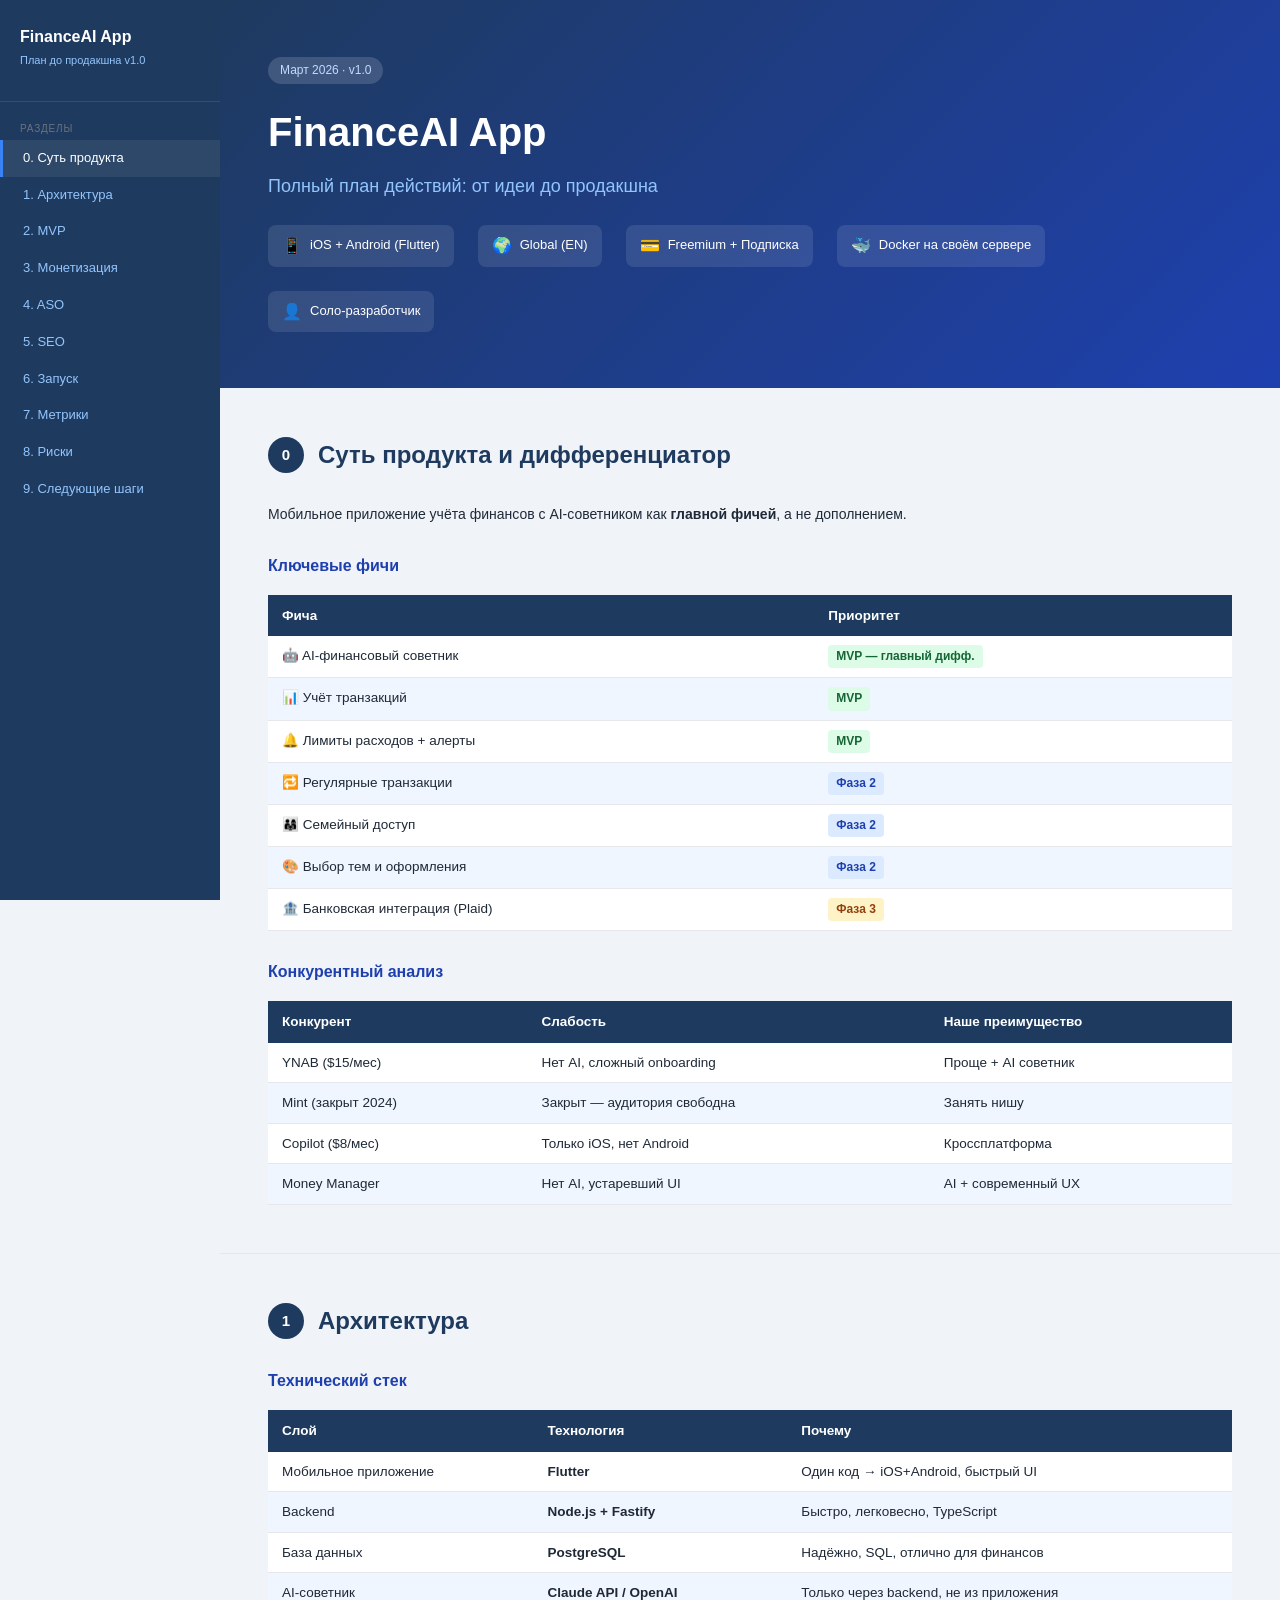
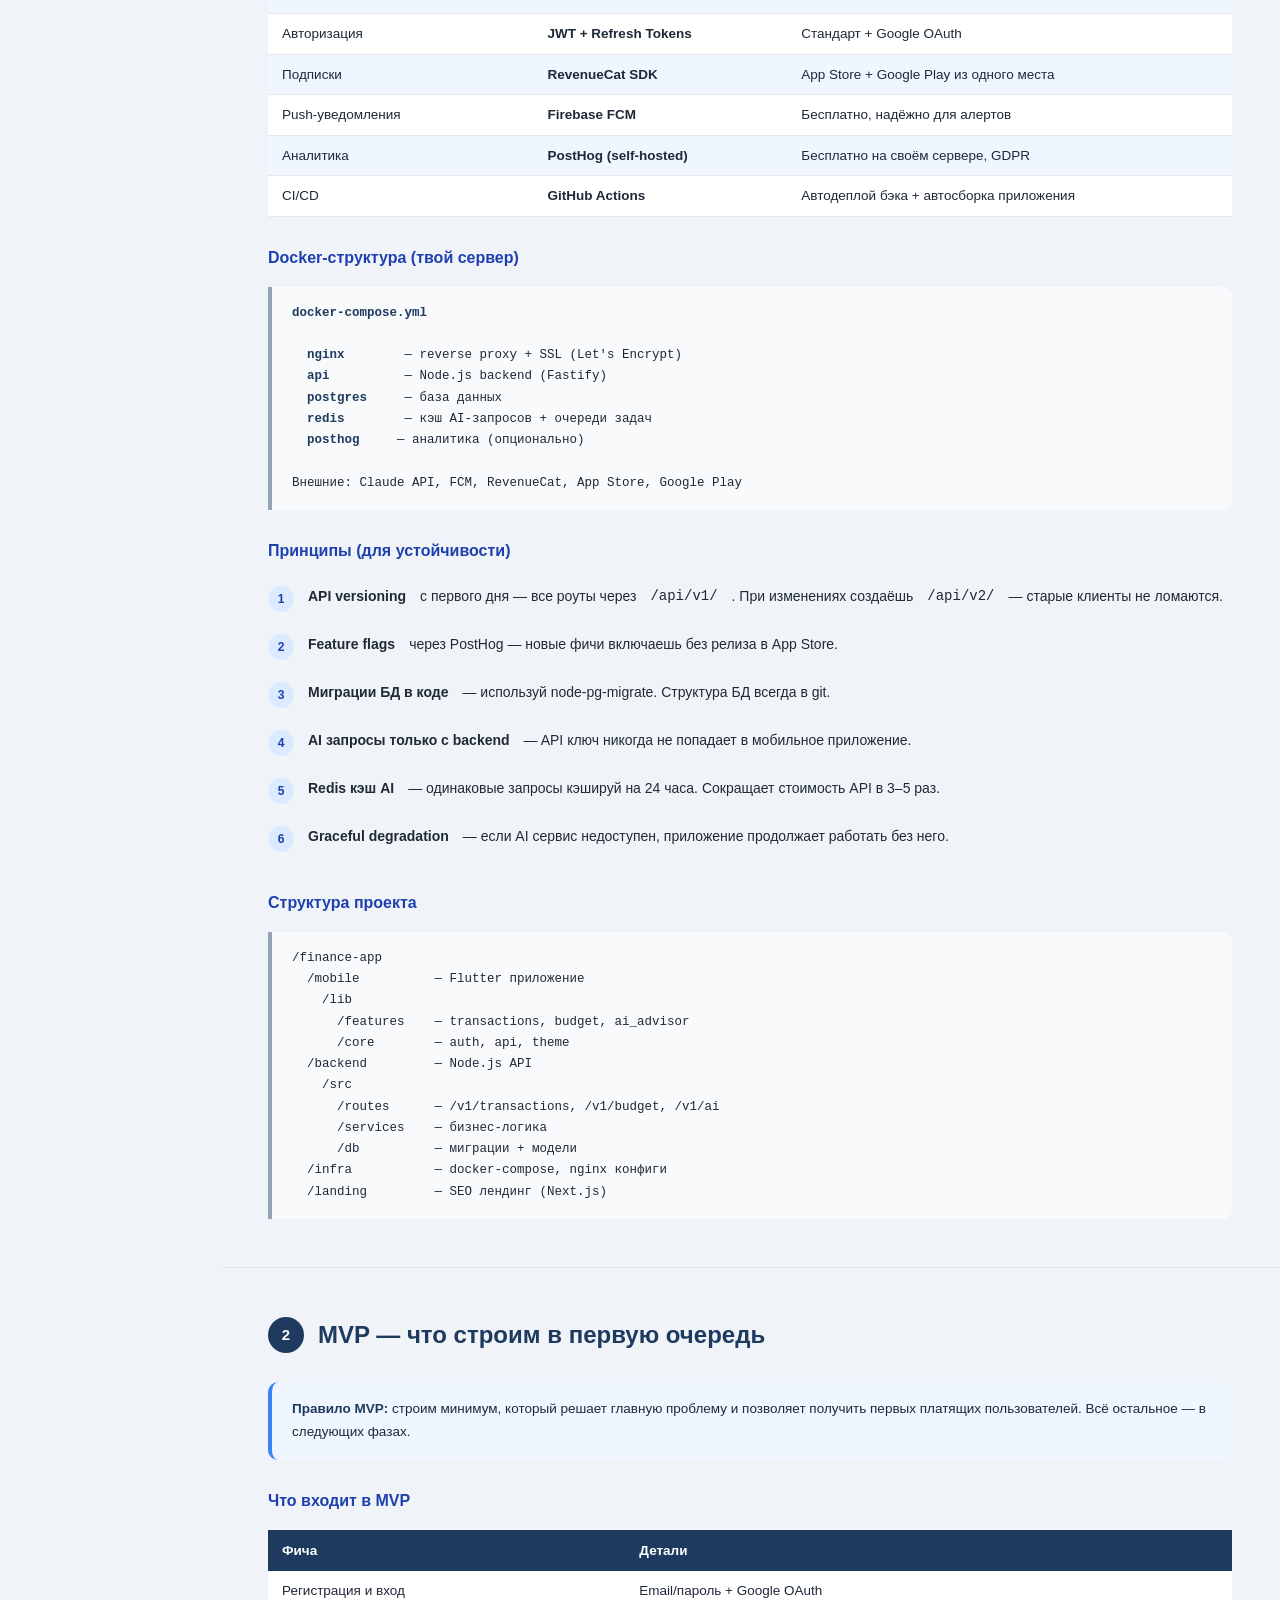
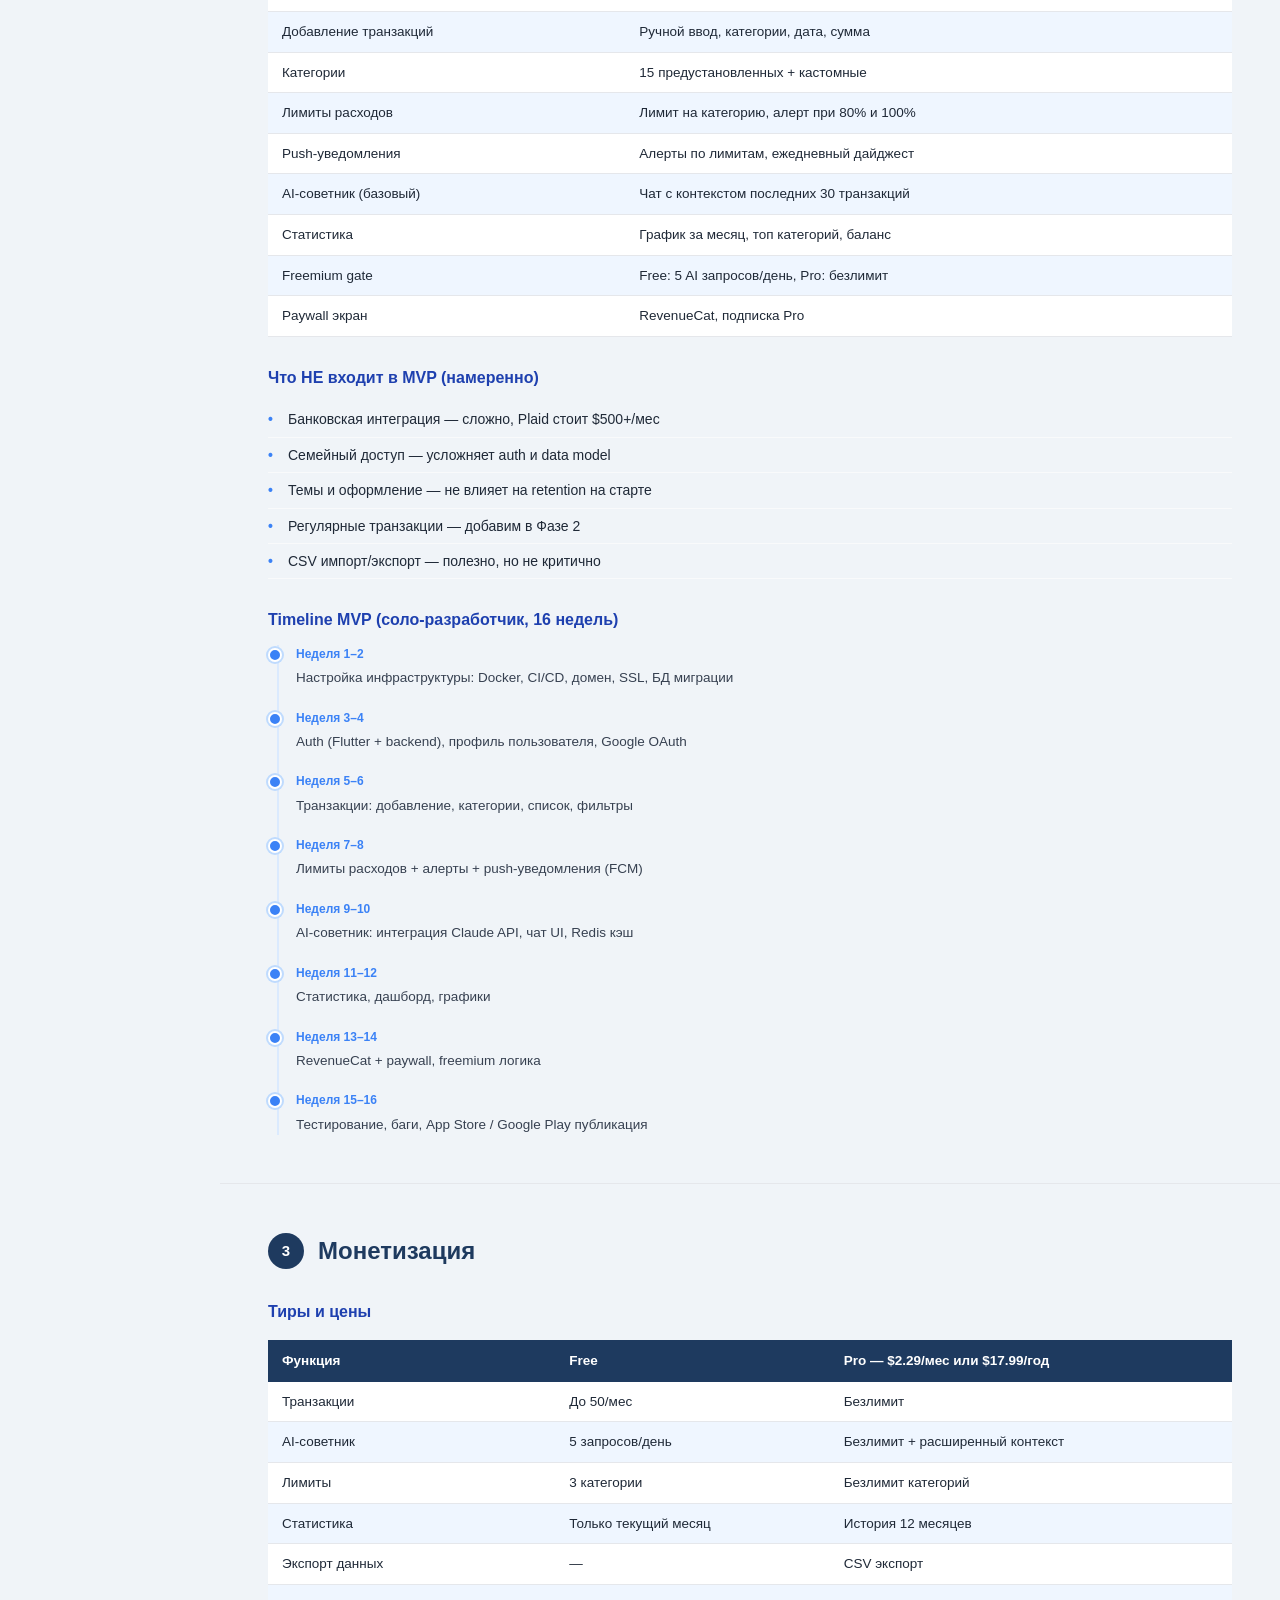
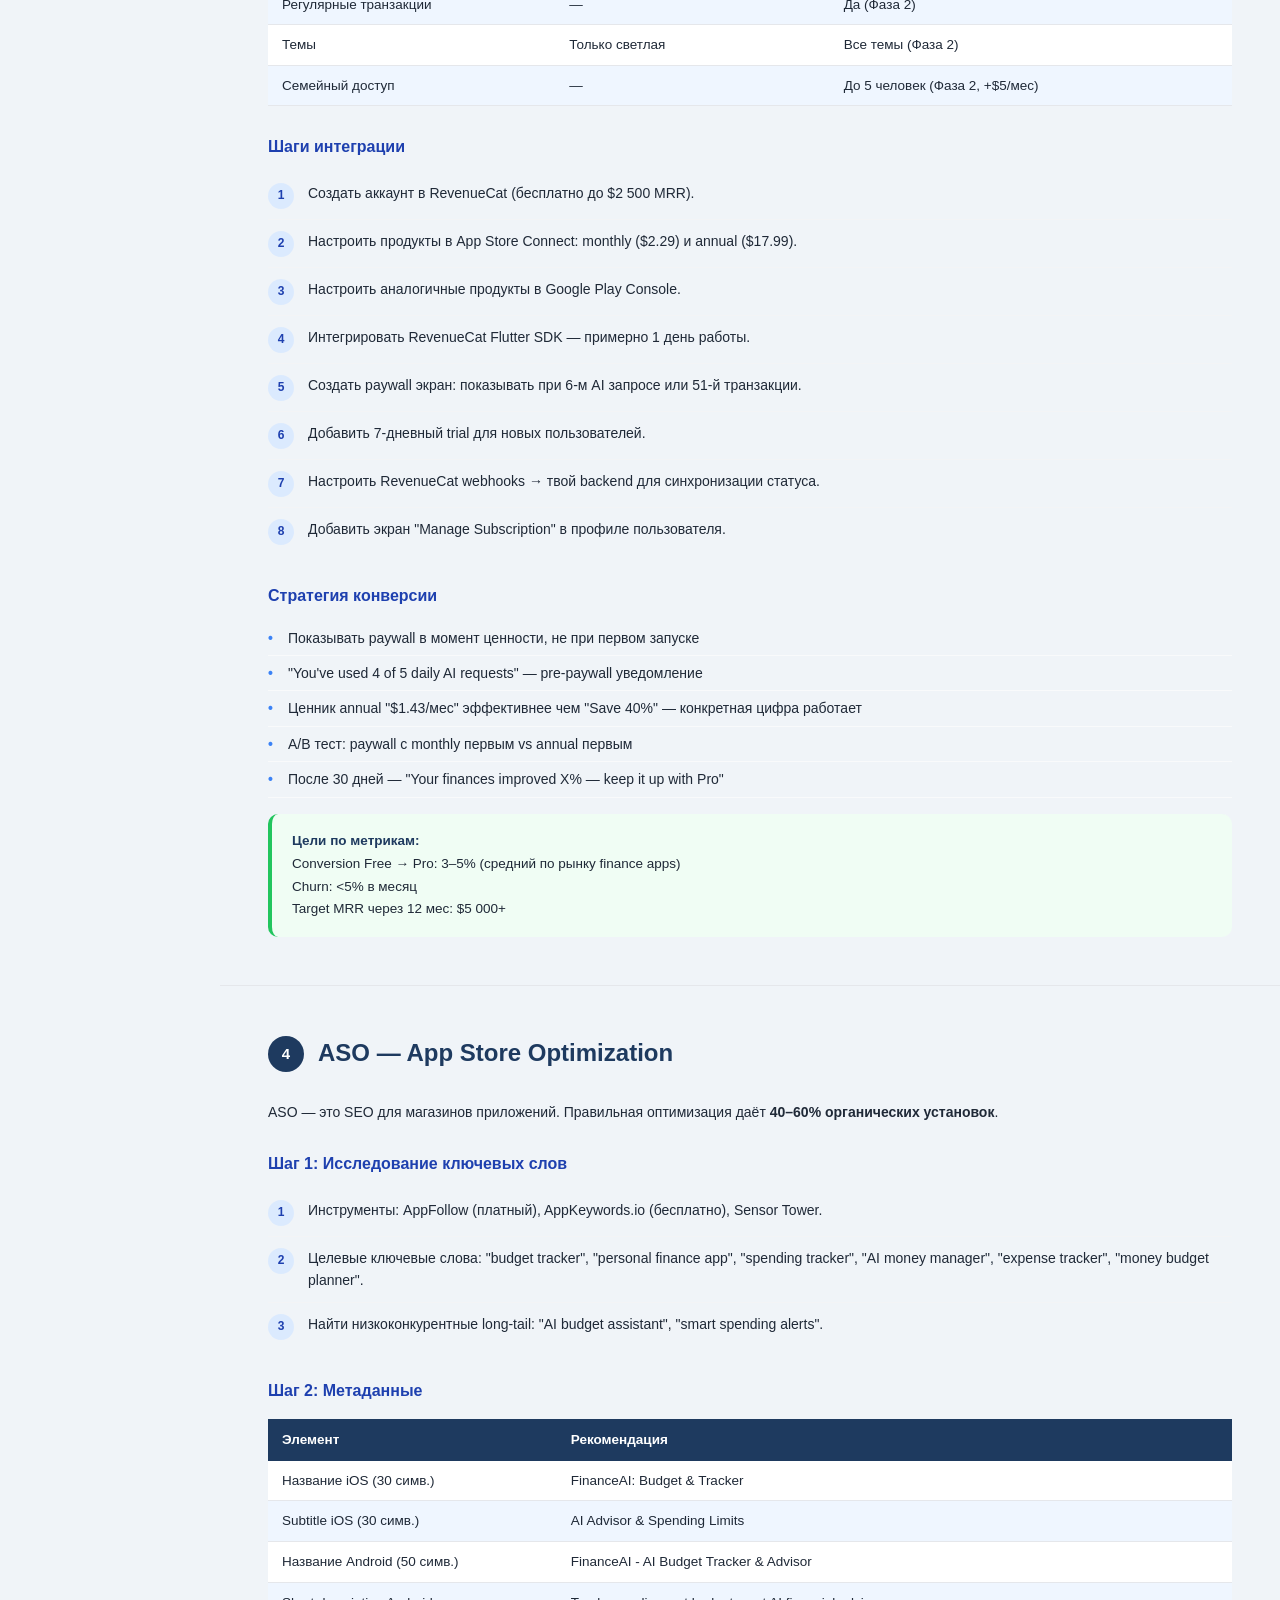
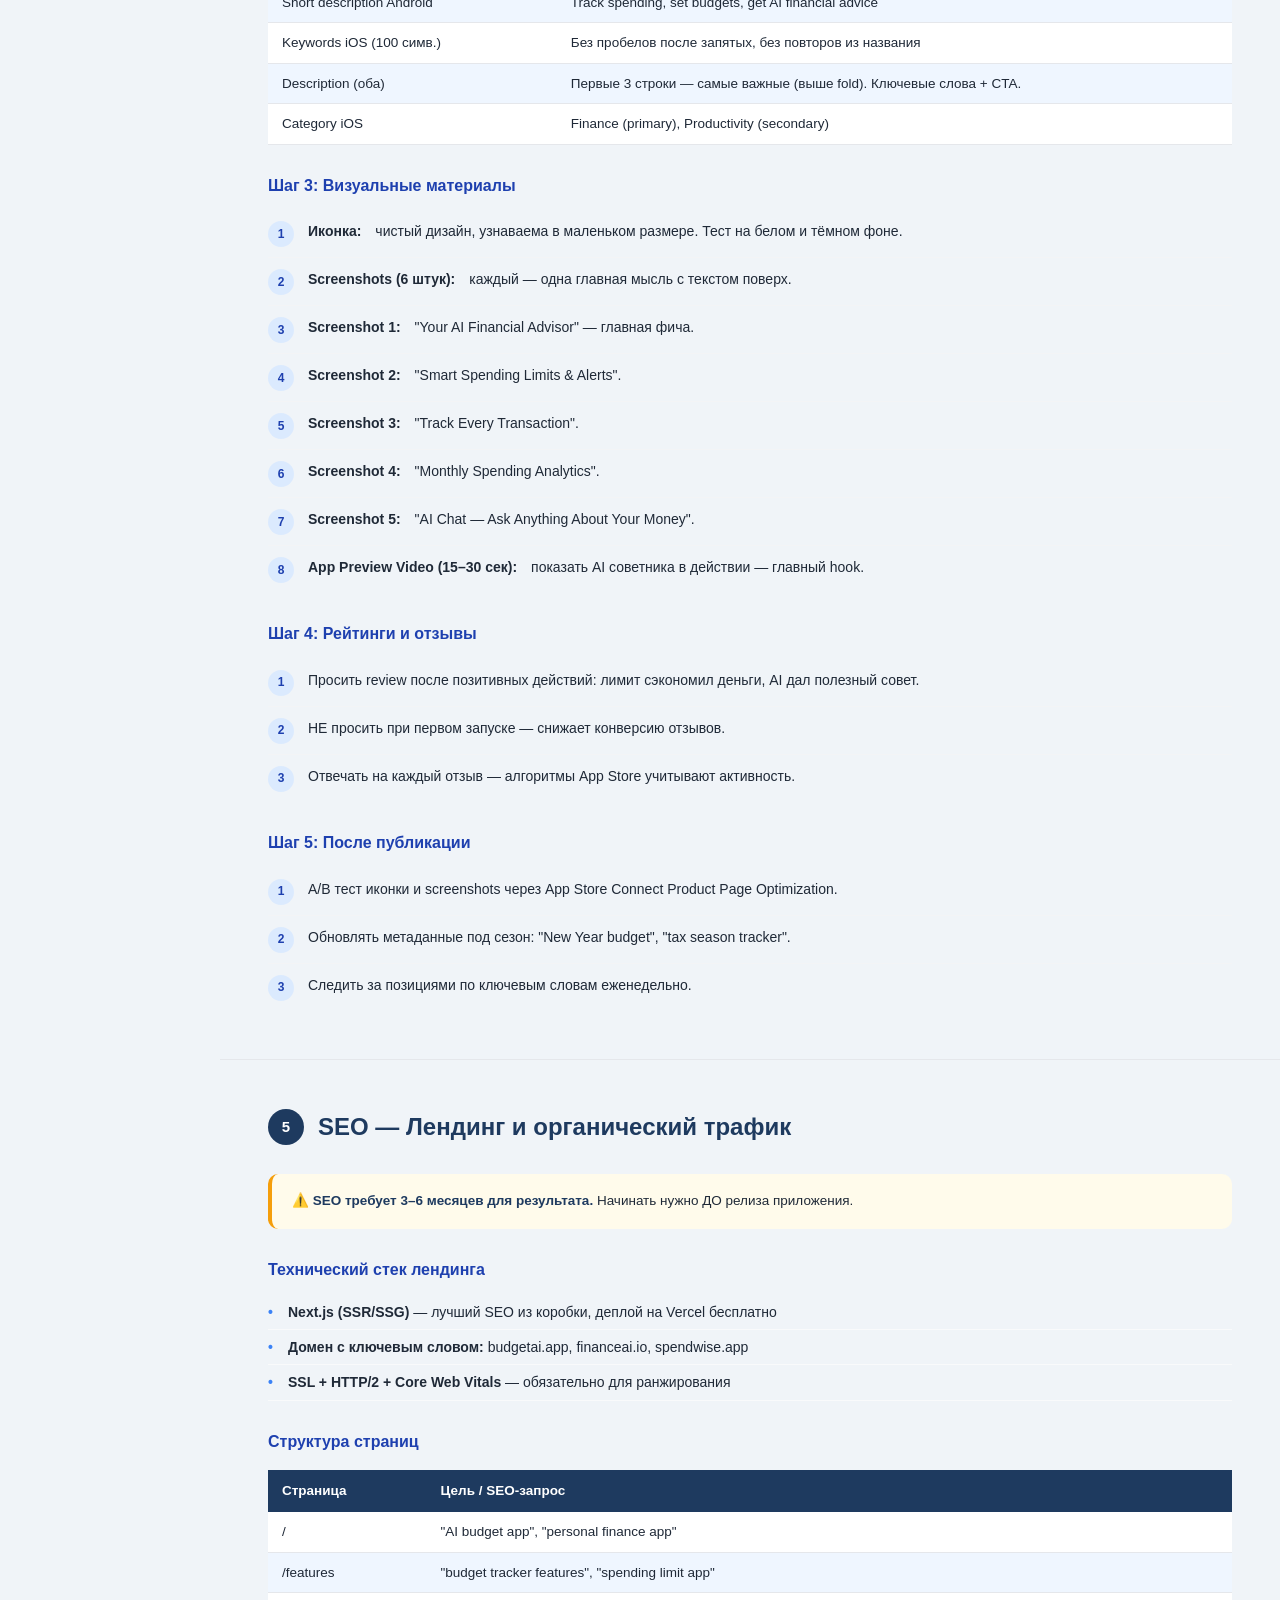
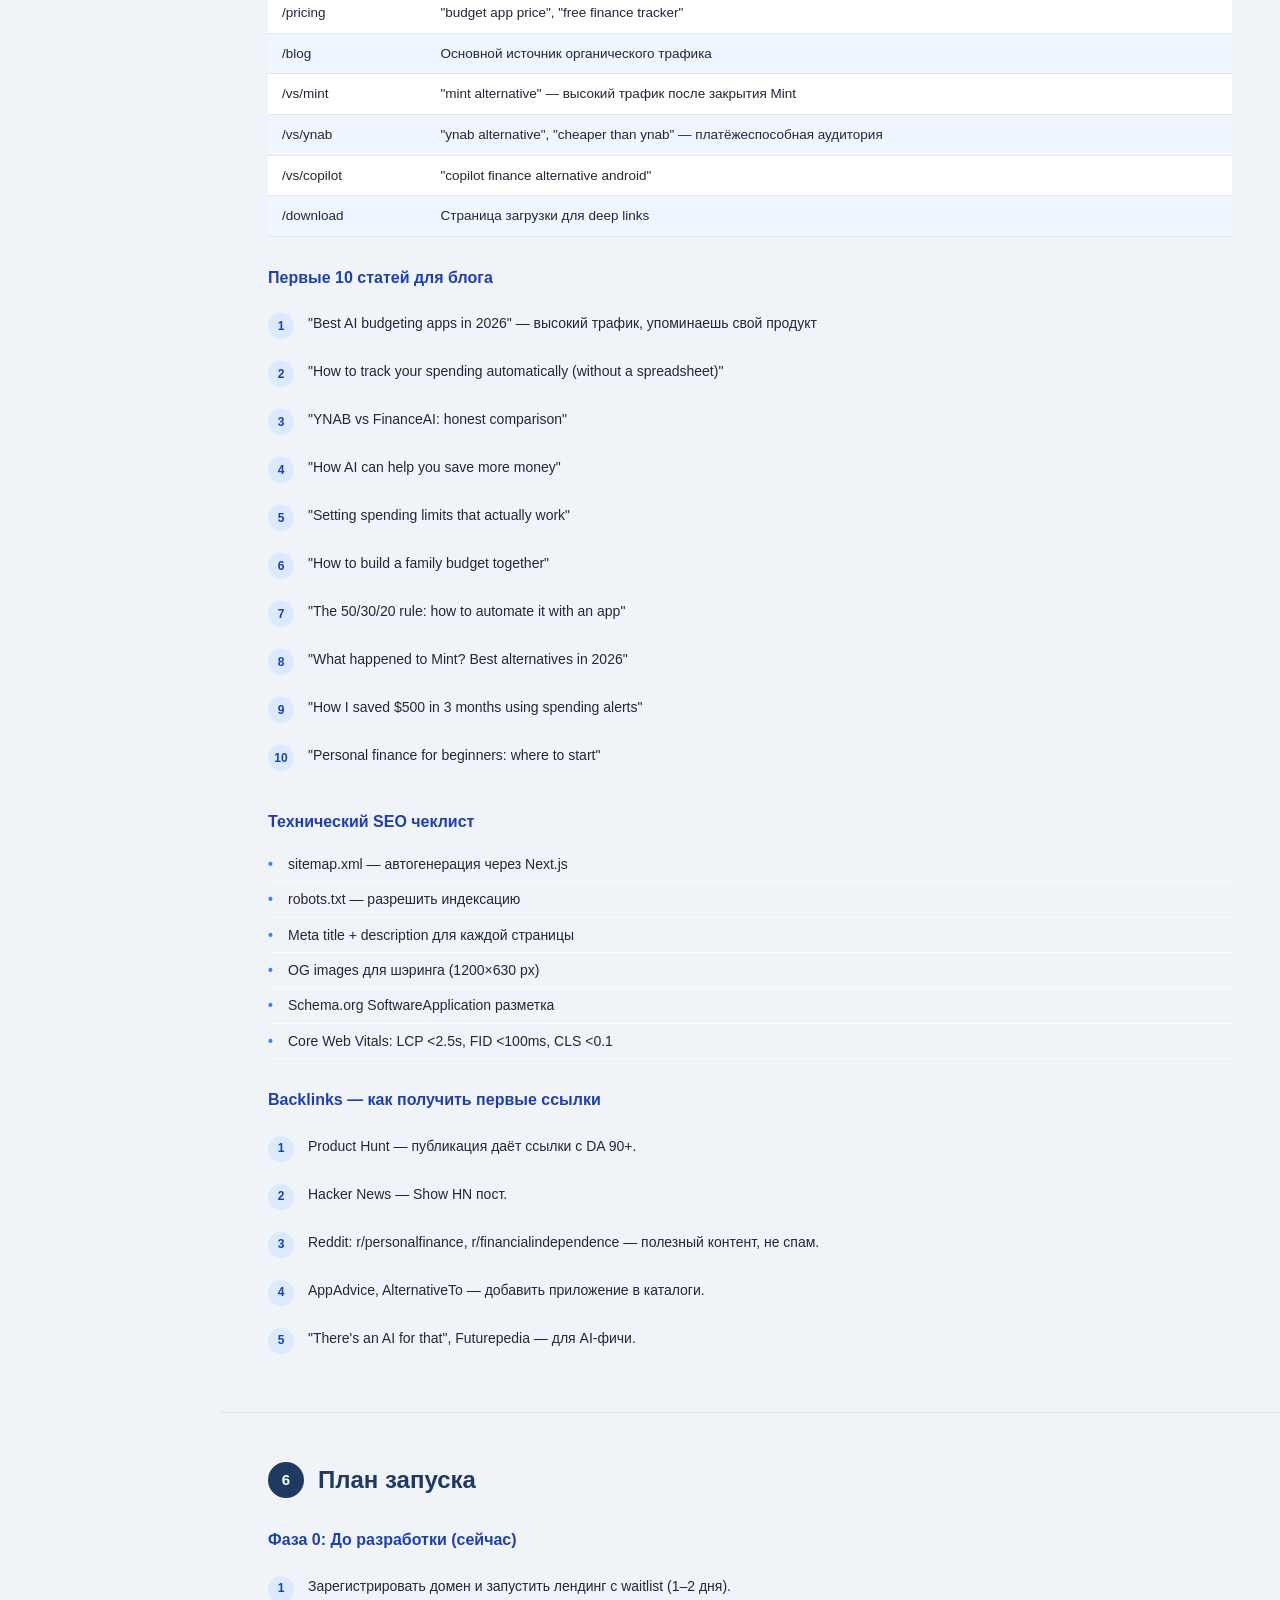
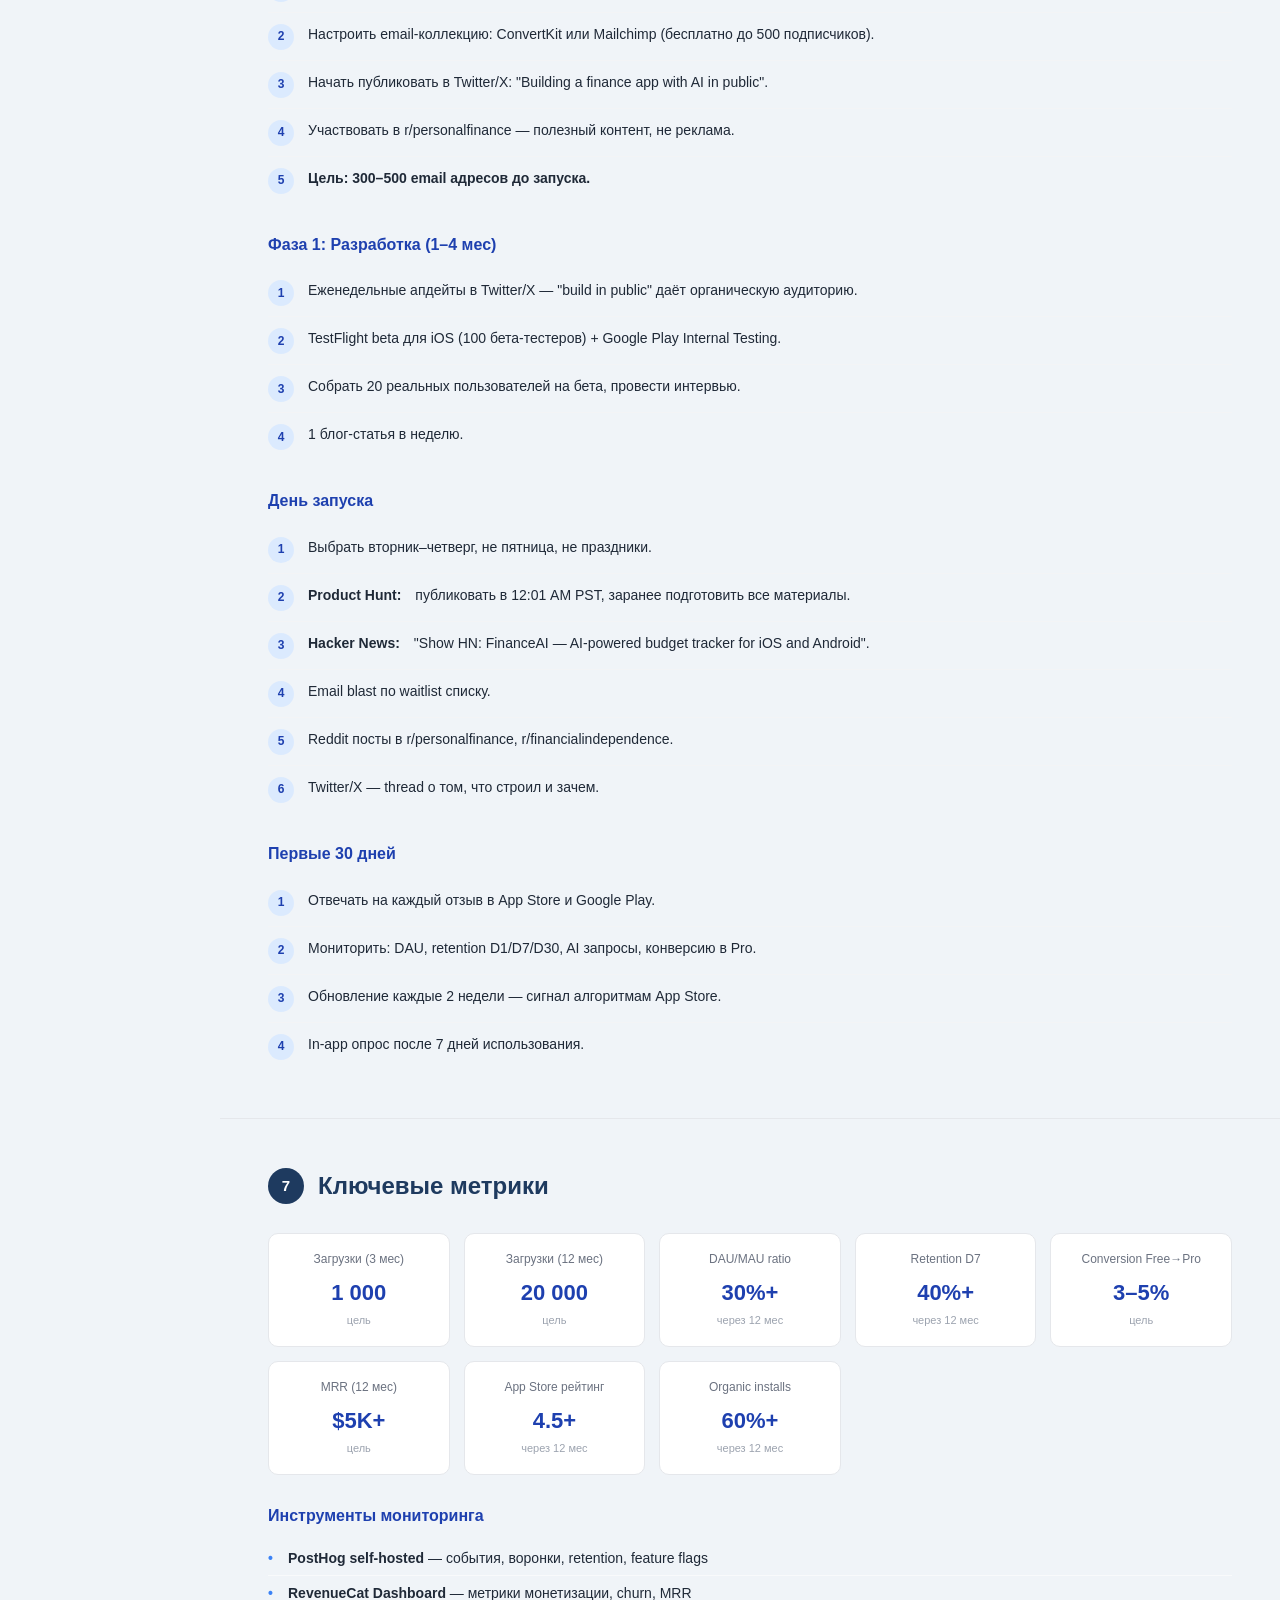
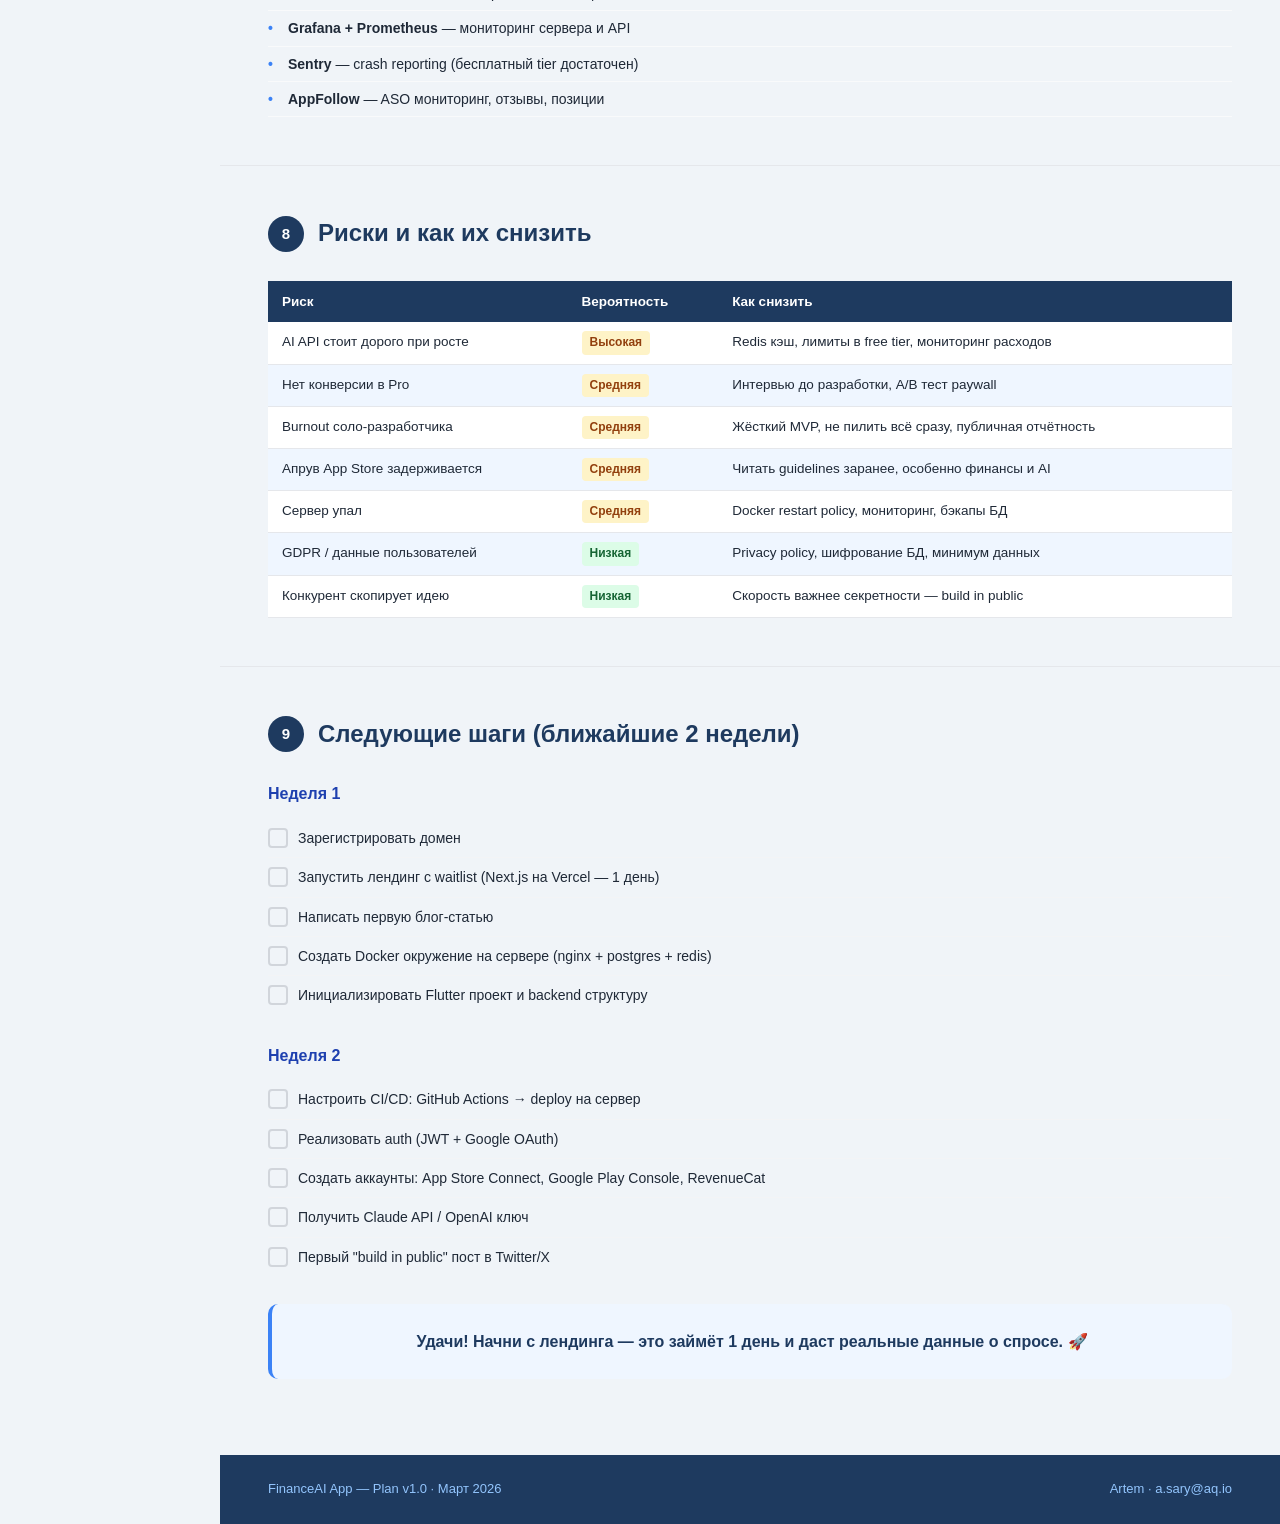
==== commit 7da41504: "ai plan changes" ====
--- a/plan/FinanceAI_Plan.html
+++ b/plan/FinanceAI_Plan.html
@@ -479,7 +479,7 @@
 
     <h3>Тиры и цены</h3>
     <div class="tbl-wrap"><table>
-      <thead><tr><th>Функция</th><th>Free</th><th>Pro — $6.99/мес или $49.99/год</th></tr></thead>
+      <thead><tr><th>Функция</th><th>Free</th><th>Pro — $2.29/мес или $17.99/год</th></tr></thead>
       <tbody>
         <tr><td>Транзакции</td><td>До 50/мес</td><td>Безлимит</td></tr>
         <tr><td>AI-советник</td><td>5 запросов/день</td><td>Безлимит + расширенный контекст</td></tr>
@@ -495,7 +495,7 @@
     <h3>Шаги интеграции</h3>
     <ol class="steps">
       <li>Создать аккаунт в RevenueCat (бесплатно до $2 500 MRR).</li>
-      <li>Настроить продукты в App Store Connect: monthly ($6.99) и annual ($49.99).</li>
+      <li>Настроить продукты в App Store Connect: monthly ($2.29) и annual ($17.99).</li>
       <li>Настроить аналогичные продукты в Google Play Console.</li>
       <li>Интегрировать RevenueCat Flutter SDK — примерно 1 день работы.</li>
       <li>Создать paywall экран: показывать при 6-м AI запросе или 51-й транзакции.</li>
